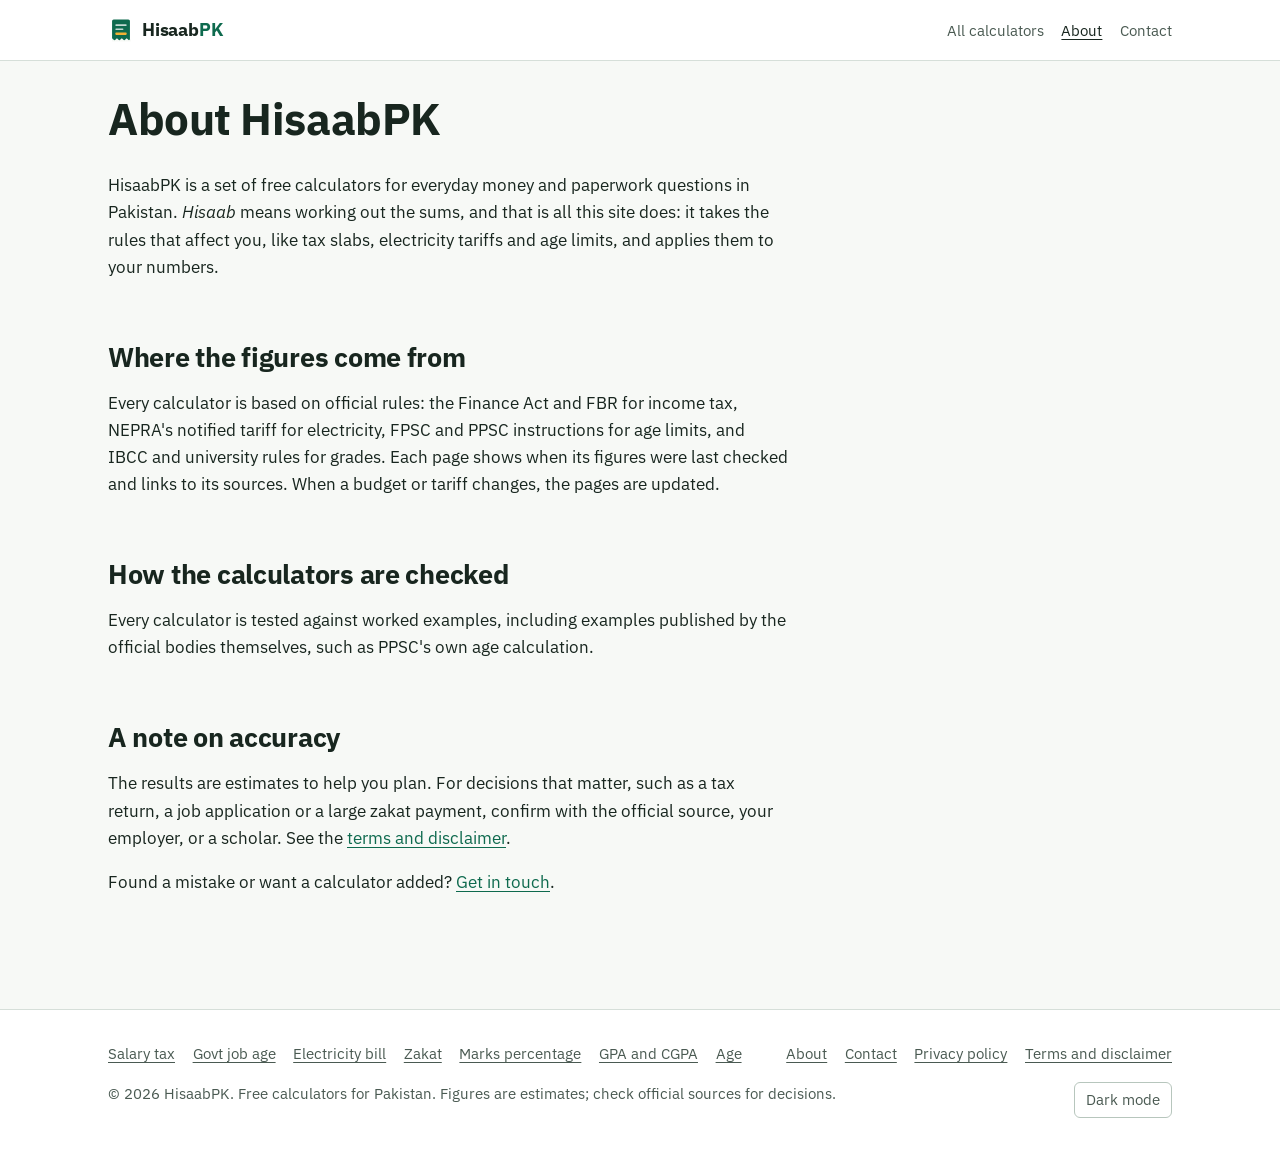
==== about/index.html @ 23deb242 "Rebuild as HisaabPK: Pakistan calculators site Replace the broken percentage/age/BMI pages with seve" ====
<!DOCTYPE html>
<html lang="en">
<head>
<meta charset="UTF-8">
<meta name="viewport" content="width=device-width, initial-scale=1">
<title>About HisaabPK</title>
<meta name="description" content="Who makes HisaabPK, where the figures come from, and how the calculators are checked.">
<link rel="canonical" href="https://hisaabpk.vercel.app/about/">
<meta name="robots" content="index, follow">
<meta name="theme-color" content="#f7f9f6" media="(prefers-color-scheme: light)">
<meta name="theme-color" content="#101814" media="(prefers-color-scheme: dark)">
<meta property="og:type" content="website">
<meta property="og:site_name" content="HisaabPK">
<meta property="og:title" content="About HisaabPK">
<meta property="og:description" content="Who makes HisaabPK, where the figures come from, and how the calculators are checked.">
<meta property="og:url" content="https://hisaabpk.vercel.app/about/">
<meta property="og:locale" content="en_PK">
<meta name="twitter:card" content="summary">
<link rel="icon" href="/favicon.svg" type="image/svg+xml">
<link rel="preconnect" href="https://fonts.googleapis.com">
<link rel="preconnect" href="https://fonts.gstatic.com" crossorigin>
<link rel="stylesheet" href="https://fonts.googleapis.com/css2?family=IBM+Plex+Sans:wght@400;600;700&display=swap">
<link rel="stylesheet" href="/assets/style.css?v=1">
<script>try{var t=localStorage.getItem('hpk-theme');if(t)document.documentElement.setAttribute('data-theme',t)}catch(e){}</script>
<script type="application/ld+json">{"@context": "https://schema.org", "@type": "WebPage", "name": "About HisaabPK", "url": "https://hisaabpk.vercel.app/about/"}</script>
</head>
<body>
<a class="skip-link" href="#main">Skip to content</a>
<header class="site-nav"><div class="wrap">
<a class="logo" href="/" aria-label="HisaabPK home"><svg viewBox="0 0 32 32" aria-hidden="true"><rect x="5" y="3" width="22" height="26" rx="2" fill="var(--green)"/><path d="M5 26l3 3 3-3 3 3 3-3 3 3 3-3 3 3 2-2v3H5z" fill="var(--paper)"/><rect x="9" y="9" width="14" height="2" rx="1" fill="#fff" opacity=".75"/><rect x="9" y="14" width="10" height="2" rx="1" fill="#fff" opacity=".75"/><rect x="9" y="19" width="14" height="3" rx="1" fill="var(--marigold)"/></svg><span>Hisaab<span class="pk">PK</span></span></a>
<nav class="nav-links" aria-label="Main"><a href="/">All calculators</a><a href="/about/" aria-current="page">About</a><a href="/contact/">Contact</a></nav>
</div></header>
<main id="main" class="page"><div class="wrap">
<div class="article">
<h1 style="margin-top:2rem">About HisaabPK</h1>

<p>HisaabPK is a set of free calculators for everyday money and paperwork questions in Pakistan. <em>Hisaab</em> means working out the sums, and that is all this site does: it takes the rules that affect you, like tax slabs, electricity tariffs and age limits, and applies them to your numbers.</p>
<h2>Where the figures come from</h2>
<p>Every calculator is based on official rules: the Finance Act and FBR for income tax, NEPRA's notified tariff for electricity, FPSC and PPSC instructions for age limits, and IBCC and university rules for grades. Each page shows when its figures were last checked and links to its sources. When a budget or tariff changes, the pages are updated.</p>
<h2>How the calculators are checked</h2>
<p>Every calculator is tested against worked examples, including examples published by the official bodies themselves, such as PPSC's own age calculation.</p>
<h2>A note on accuracy</h2>
<p>The results are estimates to help you plan. For decisions that matter, such as a tax return, a job application or a large zakat payment, confirm with the official source, your employer, or a scholar. See the <a href="/terms/">terms and disclaimer</a>.</p>
<p>Found a mistake or want a calculator added? <a href="/contact/">Get in touch</a>.</p>

</div>
</div></main>
<footer class="site-foot"><div class="wrap">
<nav aria-label="Calculators"><a href="/salary-tax-calculator/">Salary tax</a><a href="/govt-job-age-calculator/">Govt job age</a><a href="/electricity-bill-calculator/">Electricity bill</a><a href="/zakat-calculator/">Zakat</a><a href="/percentage-calculator/">Marks percentage</a><a href="/cgpa-calculator/">GPA and CGPA</a><a href="/age-calculator/">Age</a></nav>
<nav aria-label="Site"><a href="/about/">About</a><a href="/contact/">Contact</a><a href="/privacy-policy/">Privacy policy</a><a href="/terms/">Terms and disclaimer</a></nav>
<p style="margin:0;flex-basis:100%;display:flex;justify-content:space-between;gap:1rem;flex-wrap:wrap"><span>© 2026 HisaabPK. Free calculators for Pakistan. Figures are estimates; check official sources for decisions.</span><button type="button" class="theme-toggle" id="theme-toggle">Dark mode</button></p>
</div></footer>
<script src="/assets/common.js?v=1" defer></script>
</body>
</html>
---- assets/style.css ----
/* HisaabPK — shared styles
   Palette: paper, ink, bottle green, rule, marigold (used only for the result total) */
:root {
  --paper: #f7f9f6;
  --surface: #ffffff;
  --ink: #18261f;
  --ink-soft: #4a5a52;
  --green: #0e6a4e;
  --green-deep: #0a4f3a;
  --green-tint: #e4f1eb;
  --rule: #d6dfd9;
  --rule-strong: #b7c6bd;
  --marigold: #f2b134;
  --marigold-tint: #fdf0d2;
  --warn: #a8402d;
  --warn-tint: #fbe9e4;
  --ok: #1d7a45;
  --radius-s: 6px;
  --radius-m: 10px;
  --shadow: 0 1px 0 rgba(24, 38, 31, .06), 0 8px 24px -12px rgba(24, 38, 31, .25);
  --font: "IBM Plex Sans", system-ui, -apple-system, "Segoe UI", Roboto, sans-serif;
  --measure: 68ch;
  color-scheme: light;
}
@media (prefers-color-scheme: dark) {
  :root:not([data-theme="light"]) {
    --paper: #101814;
    --surface: #17221c;
    --ink: #e7efe9;
    --ink-soft: #a9b9b0;
    --green: #4cc392;
    --green-deep: #7ad6ae;
    --green-tint: #1b3329;
    --rule: #2a3a31;
    --rule-strong: #3c5045;
    --marigold: #f2b134;
    --marigold-tint: #3a3018;
    --warn: #f08a75;
    --warn-tint: #3a211b;
    --ok: #6fd39a;
    --shadow: 0 1px 0 rgba(0,0,0,.3), 0 10px 28px -14px rgba(0,0,0,.7);
    color-scheme: dark;
  }
}
:root[data-theme="dark"] {
  --paper: #101814; --surface: #17221c; --ink: #e7efe9; --ink-soft: #a9b9b0;
  --green: #4cc392; --green-deep: #7ad6ae; --green-tint: #1b3329; --rule: #2a3a31;
  --rule-strong: #3c5045; --marigold-tint: #3a3018; --warn: #f08a75; --warn-tint: #3a211b;
  --ok: #6fd39a; --shadow: 0 1px 0 rgba(0,0,0,.3), 0 10px 28px -14px rgba(0,0,0,.7);
  color-scheme: dark;
}

*, *::before, *::after { box-sizing: border-box; }
[hidden] { display: none !important; }
html { -webkit-text-size-adjust: 100%; }
body {
  margin: 0;
  background: var(--paper);
  color: var(--ink);
  font-family: var(--font);
  font-size: 1.0625rem;
  line-height: 1.6;
  font-variant-numeric: tabular-nums;
}
img, svg { max-width: 100%; }
a { color: var(--green); text-underline-offset: .18em; text-decoration-thickness: 1px; }
a:hover { color: var(--green-deep); text-decoration-thickness: 2px; }
:focus-visible { outline: 3px solid var(--marigold); outline-offset: 2px; border-radius: 3px; }
.skip-link { position: absolute; left: -9999px; top: 0; background: var(--surface); padding: .6rem 1rem; z-index: 10; }
.skip-link:focus { left: 1rem; top: 1rem; }

h1, h2, h3 { line-height: 1.2; letter-spacing: -.01em; margin: 0 0 .6em; }
h1 { font-size: clamp(1.9rem, 1.2rem + 2.6vw, 2.75rem); font-weight: 700; }
h2 { font-size: clamp(1.35rem, 1.1rem + .9vw, 1.7rem); font-weight: 700; margin-top: 2.2em; }
h3 { font-size: 1.15rem; font-weight: 600; margin-top: 1.6em; }
p { margin: 0 0 1em; }

.wrap { max-width: 1120px; margin: 0 auto; padding: 0 16px; }
@media (min-width: 720px) { .wrap { padding: 0 28px; } }

/* Nav */
.site-nav { border-bottom: 1px solid var(--rule); background: var(--surface); }
.site-nav .wrap { display: flex; align-items: center; justify-content: space-between; gap: 1rem; min-height: 60px; flex-wrap: wrap; }
.logo { display: inline-flex; align-items: center; gap: .5rem; text-decoration: none; color: var(--ink); font-weight: 700; font-size: 1.15rem; letter-spacing: -.01em; }
.logo:hover { color: var(--ink); }
.logo svg { width: 26px; height: 26px; flex: none; }
.logo .pk { color: var(--green); }
.nav-links { display: flex; gap: 1.1rem; flex-wrap: wrap; font-size: .95rem; }
.nav-links a { color: var(--ink-soft); text-decoration: none; padding: .35rem 0; }
.nav-links a:hover, .nav-links a[aria-current="page"] { color: var(--ink); text-decoration: underline; }

/* Breadcrumb */
.crumbs { font-size: .9rem; color: var(--ink-soft); margin: 1.4rem 0 .4rem; }
.crumbs a { color: var(--ink-soft); }

/* Tool page header */
.tool-head { max-width: var(--measure); margin-bottom: 1.6rem; }
.tool-head .lede { font-size: 1.15rem; color: var(--ink-soft); }
.checked { display: inline-flex; align-items: center; gap: .45rem; font-size: .9rem; color: var(--ink-soft); background: var(--green-tint); padding: .25rem .65rem; border-radius: 999px; }
.checked::before { content: ""; width: .5rem; height: .5rem; border-radius: 50%; background: var(--green); }

/* Calculator layout: inputs + slip */
.calc { display: grid; gap: 1.5rem; align-items: start; margin-bottom: 2.5rem; }
@media (min-width: 880px) { .calc { grid-template-columns: minmax(0, 1fr) minmax(0, 26rem); gap: 2.5rem; } }
.panel { background: var(--surface); border: 1px solid var(--rule); border-radius: var(--radius-m); padding: 1.25rem; }
@media (min-width: 720px) { .panel { padding: 1.75rem; } }
.panel > :last-child { margin-bottom: 0; }

.field { margin-bottom: 1.15rem; }
.field > label, .field > .label { display: block; font-weight: 600; margin-bottom: .35rem; }
.hint { display: block; font-size: .9rem; color: var(--ink-soft); margin-top: .3rem; }
.row2 { display: grid; gap: 0 1rem; grid-template-columns: 1fr; }
@media (min-width: 520px) { .row2 { grid-template-columns: 1fr 1fr; } }
.row3 { display: grid; gap: 0 .75rem; grid-template-columns: repeat(3, 1fr); }

input[type="number"], input[type="date"], input[type="text"], select {
  width: 100%; font: inherit; color: var(--ink); background: var(--paper);
  border: 1px solid var(--rule-strong); border-radius: var(--radius-s);
  padding: .65rem .75rem; min-height: 48px;
}
input:focus, select:focus { border-color: var(--green); outline: 2px solid var(--green); outline-offset: 0; }
.money { position: relative; }
.money > span { position: absolute; left: .75rem; top: 50%; transform: translateY(-50%); color: var(--ink-soft); pointer-events: none; }
.money > input { padding-left: 2.6rem; }

.seg { display: inline-flex; flex-wrap: wrap; border: 1px solid var(--rule-strong); border-radius: var(--radius-s); overflow: hidden; }
.seg label { position: relative; }
.seg input { position: absolute; opacity: 0; inset: 0; margin: 0; cursor: pointer; }
.seg span { display: block; padding: .55rem .9rem; min-height: 44px; line-height: 1.7; cursor: pointer; border-right: 1px solid var(--rule); }
.seg label:last-child span { border-right: 0; }
.seg input:checked + span { background: var(--green); color: #fff; }
:root[data-theme="dark"] .seg input:checked + span { color: #0c1a14; }
@media (prefers-color-scheme: dark) { :root:not([data-theme="light"]) .seg input:checked + span { color: #0c1a14; } }
.seg input:focus-visible + span { outline: 3px solid var(--marigold); outline-offset: -3px; }

.check { display: flex; gap: .6rem; align-items: flex-start; margin: .5rem 0; cursor: pointer; }
.check input { width: 1.2rem; height: 1.2rem; margin-top: .2rem; accent-color: var(--green); flex: none; }

button, .btn {
  font: inherit; font-weight: 600; cursor: pointer; border-radius: var(--radius-s);
  border: 1px solid var(--green); background: var(--green); color: #fff;
  padding: .6rem 1rem; min-height: 44px; text-decoration: none; display: inline-flex; align-items: center; gap: .4rem;
}
button:hover, .btn:hover { background: var(--green-deep); border-color: var(--green-deep); color: #fff; }
button.ghost { background: transparent; color: var(--green); }
button.ghost:hover { background: var(--green-tint); color: var(--green-deep); }
button.link { background: none; border: 0; color: var(--ink-soft); padding: .3rem; min-height: 0; font-weight: 400; text-decoration: underline; }

/* The slip: the result, printed like a bill */
.slip {
  position: relative; background: var(--surface); border: 1px solid var(--rule);
  border-radius: 4px; padding: 1.4rem 1.25rem 1.5rem; box-shadow: var(--shadow);
}
@media (min-width: 880px) { .slip { position: sticky; top: 1.25rem; } }
.slip::before {
  content: ""; position: absolute; left: 0; right: 0; top: -7px; height: 8px;
  background: radial-gradient(circle at 6px 0, transparent 5px, var(--surface) 5.5px) -6px 0 / 12px 8px repeat-x;
}
.slip-title { font-size: .95rem; font-weight: 600; color: var(--ink-soft); margin: 0 0 .9rem; padding-bottom: .7rem; border-bottom: 1px dashed var(--rule-strong); }
.lines { list-style: none; margin: 0; padding: 0; }
.lines li { display: flex; align-items: baseline; gap: .4rem; padding: .3rem 0; font-size: .98rem; }
.lines li .k { color: var(--ink-soft); flex: 0 1 auto; }
.lines li .dots { flex: 1; border-bottom: 1px dotted var(--rule-strong); transform: translateY(-.3em); min-width: 1rem; }
.lines li .v { font-weight: 600; text-align: right; flex: 0 1 auto; min-width: 0; }
.lines li.sub .k { padding-left: .9rem; font-size: .93rem; }
.lines li.minus .v { color: var(--ok); }
.total { margin-top: .9rem; padding-top: .9rem; border-top: 2px solid var(--ink); }
.total .k { font-weight: 600; display: block; margin-bottom: .1rem; }
.total .v {
  display: inline; font-size: clamp(1.9rem, 1.4rem + 1.8vw, 2.4rem); font-weight: 700; letter-spacing: -.02em; line-height: 1.25;
  background: linear-gradient(transparent 62%, var(--marigold) 62%, var(--marigold) 92%, transparent 92%);
  -webkit-box-decoration-break: clone; box-decoration-break: clone;
}
.total .note { display: block; margin-top: .45rem; color: var(--ink-soft); font-size: .95rem; }
.verdict { margin-top: .9rem; padding: .7rem .85rem; border-radius: var(--radius-s); font-weight: 600; }
.verdict.yes { background: var(--green-tint); color: var(--ok); }
.verdict.no { background: var(--warn-tint); color: var(--warn); }
.slip .empty { color: var(--ink-soft); margin: 0; }
.slip-foot { margin: 1rem 0 0; font-size: .88rem; color: var(--ink-soft); }
.alert { background: var(--warn-tint); color: var(--warn); border-radius: var(--radius-s); padding: .65rem .8rem; font-size: .95rem; margin: .8rem 0 0; }
.alert[hidden] { display: none; }

/* Article content below the calculator */
.article { max-width: var(--measure); }
.article ul, .article ol { padding-left: 1.3rem; margin: 0 0 1em; }
.article li { margin-bottom: .35em; }
.table-wrap { overflow-x: auto; margin: 0 0 1.4em; border: 1px solid var(--rule); border-radius: var(--radius-s); background: var(--surface); }
table { border-collapse: collapse; width: 100%; font-size: .96rem; }
th, td { text-align: left; padding: .55rem .8rem; border-bottom: 1px solid var(--rule); vertical-align: top; }
th { font-weight: 600; background: var(--green-tint); }
tr:last-child td { border-bottom: 0; }
td.n, th.n { text-align: right; white-space: nowrap; }
.example { border-left: 3px solid var(--green); padding: .2rem 0 .2rem 1rem; margin: 0 0 1.2em; }
details { border-bottom: 1px solid var(--rule); padding: .2rem 0; }
details:first-of-type { border-top: 1px solid var(--rule); }
summary { cursor: pointer; font-weight: 600; padding: .75rem 0; list-style: none; display: flex; justify-content: space-between; gap: 1rem; }
summary::-webkit-details-marker { display: none; }
summary::after { content: "+"; font-weight: 400; font-size: 1.3rem; line-height: 1; color: var(--green); }
details[open] summary::after { content: "\2212"; }
details > div { padding: 0 0 .9rem; }
.sources { font-size: .93rem; color: var(--ink-soft); }
.related { margin: 2.5rem 0 0; padding-top: 1.5rem; border-top: 1px solid var(--rule); }

/* Course rows (CGPA) */
.courses { width: 100%; }
.course { display: grid; grid-template-columns: minmax(0, 2fr) minmax(4.5rem, 1fr) minmax(5.5rem, 1.2fr) auto; gap: .5rem; align-items: end; margin-bottom: .6rem; }
.course label { font-size: .85rem; color: var(--ink-soft); display: block; margin-bottom: .2rem; }
.course .rm { min-height: 48px; padding: 0 .7rem; }
@media (max-width: 480px) { .course { grid-template-columns: minmax(0, 1fr) minmax(0, 1fr) auto; } .course .cname { grid-column: 1 / -1; } }

/* Home */
.home-hero { padding: 2.5rem 0 1.5rem; display: grid; gap: 2rem; align-items: center; }
@media (min-width: 880px) { .home-hero { grid-template-columns: 1.1fr 1fr; padding: 4rem 0 3rem; gap: 3.5rem; } }
.home-hero h1 { font-size: clamp(2.1rem, 1.3rem + 3.2vw, 3.4rem); letter-spacing: -.025em; max-width: 14ch; }
.home-hero .lede { font-size: 1.15rem; color: var(--ink-soft); max-width: 40ch; }
.quick-calc .money input { font-size: 1.35rem; font-weight: 600; min-height: 56px; }
.quick-calc .slip { position: static; }

.index { list-style: none; margin: 0 0 3rem; padding: 0; border-top: 2px solid var(--ink); }
.index li { border-bottom: 1px solid var(--rule); }
.index a { display: grid; grid-template-columns: 1fr; gap: .15rem 2rem; padding: 1.1rem .25rem; text-decoration: none; color: var(--ink); }
@media (min-width: 720px) { .index a { grid-template-columns: minmax(12rem, 1fr) 2fr auto; align-items: baseline; } }
.index a:hover { background: var(--green-tint); }
.index .name { font-weight: 700; font-size: 1.1rem; }
.index .q { color: var(--ink-soft); }
.index .when { font-size: .88rem; color: var(--ink-soft); white-space: nowrap; }

.page { padding-bottom: 3rem; }
.page .article { margin-top: 1rem; }

/* Footer */
.site-foot { border-top: 1px solid var(--rule); background: var(--surface); padding: 2rem 0; font-size: .93rem; color: var(--ink-soft); margin-top: 3rem; }
.site-foot .wrap { display: flex; flex-wrap: wrap; gap: 1rem 2rem; justify-content: space-between; }
.site-foot nav { display: flex; flex-wrap: wrap; gap: .4rem 1.1rem; }
.site-foot a { color: var(--ink-soft); }
.theme-toggle { background: none; border: 1px solid var(--rule-strong); color: var(--ink-soft); font-weight: 400; min-height: 36px; padding: .2rem .7rem; }
.theme-toggle:hover { background: var(--green-tint); color: var(--ink); border-color: var(--rule-strong); }

@media print {
  .site-nav, .site-foot, .article, .related, .crumbs, .panel { display: none; }
  .calc { display: block; }
  .slip { box-shadow: none; position: static; }
}
@media (prefers-reduced-motion: reduce) { * { scroll-behavior: auto !important; transition: none !important; } }
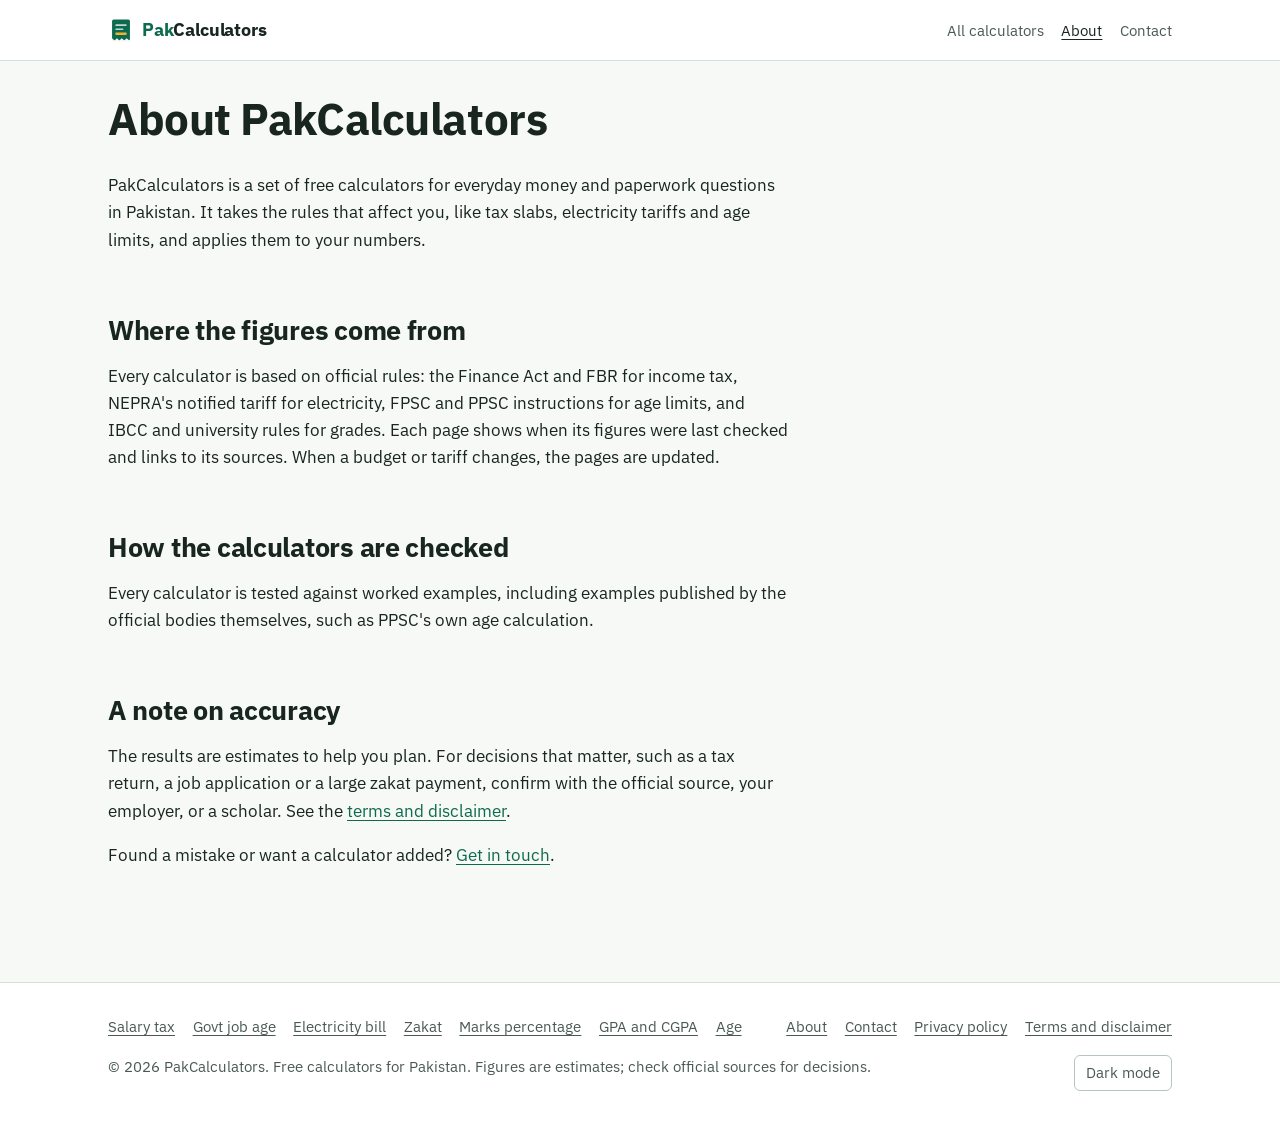
==== commit 53396929: "Rename site to PakCalculators Change the site name, logo and page titles from HisaabPK to PakCalcula" ====
--- a/about/index.html
+++ b/about/index.html
@@ -3,17 +3,17 @@
 <head>
 <meta charset="UTF-8">
 <meta name="viewport" content="width=device-width, initial-scale=1">
-<title>About HisaabPK</title>
-<meta name="description" content="Who makes HisaabPK, where the figures come from, and how the calculators are checked.">
-<link rel="canonical" href="https://hisaabpk.vercel.app/about/">
+<title>About PakCalculators</title>
+<meta name="description" content="Who makes PakCalculators, where the figures come from, and how the calculators are checked.">
+<link rel="canonical" href="https://pakcalculators.vercel.app/about/">
 <meta name="robots" content="index, follow">
 <meta name="theme-color" content="#f7f9f6" media="(prefers-color-scheme: light)">
 <meta name="theme-color" content="#101814" media="(prefers-color-scheme: dark)">
 <meta property="og:type" content="website">
-<meta property="og:site_name" content="HisaabPK">
-<meta property="og:title" content="About HisaabPK">
-<meta property="og:description" content="Who makes HisaabPK, where the figures come from, and how the calculators are checked.">
-<meta property="og:url" content="https://hisaabpk.vercel.app/about/">
+<meta property="og:site_name" content="PakCalculators">
+<meta property="og:title" content="About PakCalculators">
+<meta property="og:description" content="Who makes PakCalculators, where the figures come from, and how the calculators are checked.">
+<meta property="og:url" content="https://pakcalculators.vercel.app/about/">
 <meta property="og:locale" content="en_PK">
 <meta name="twitter:card" content="summary">
 <link rel="icon" href="/favicon.svg" type="image/svg+xml">
@@ -22,19 +22,19 @@
 <link rel="stylesheet" href="https://fonts.googleapis.com/css2?family=IBM+Plex+Sans:wght@400;600;700&display=swap">
 <link rel="stylesheet" href="/assets/style.css?v=1">
 <script>try{var t=localStorage.getItem('hpk-theme');if(t)document.documentElement.setAttribute('data-theme',t)}catch(e){}</script>
-<script type="application/ld+json">{"@context": "https://schema.org", "@type": "WebPage", "name": "About HisaabPK", "url": "https://hisaabpk.vercel.app/about/"}</script>
+<script type="application/ld+json">{"@context": "https://schema.org", "@type": "WebPage", "name": "About PakCalculators", "url": "https://pakcalculators.vercel.app/about/"}</script>
 </head>
 <body>
 <a class="skip-link" href="#main">Skip to content</a>
 <header class="site-nav"><div class="wrap">
-<a class="logo" href="/" aria-label="HisaabPK home"><svg viewBox="0 0 32 32" aria-hidden="true"><rect x="5" y="3" width="22" height="26" rx="2" fill="var(--green)"/><path d="M5 26l3 3 3-3 3 3 3-3 3 3 3-3 3 3 2-2v3H5z" fill="var(--paper)"/><rect x="9" y="9" width="14" height="2" rx="1" fill="#fff" opacity=".75"/><rect x="9" y="14" width="10" height="2" rx="1" fill="#fff" opacity=".75"/><rect x="9" y="19" width="14" height="3" rx="1" fill="var(--marigold)"/></svg><span>Hisaab<span class="pk">PK</span></span></a>
+<a class="logo" href="/" aria-label="PakCalculators home"><svg viewBox="0 0 32 32" aria-hidden="true"><rect x="5" y="3" width="22" height="26" rx="2" fill="var(--green)"/><path d="M5 26l3 3 3-3 3 3 3-3 3 3 3-3 3 3 2-2v3H5z" fill="var(--paper)"/><rect x="9" y="9" width="14" height="2" rx="1" fill="#fff" opacity=".75"/><rect x="9" y="14" width="10" height="2" rx="1" fill="#fff" opacity=".75"/><rect x="9" y="19" width="14" height="3" rx="1" fill="var(--marigold)"/></svg><span><span class="pk">Pak</span>Calculators</span></a>
 <nav class="nav-links" aria-label="Main"><a href="/">All calculators</a><a href="/about/" aria-current="page">About</a><a href="/contact/">Contact</a></nav>
 </div></header>
 <main id="main" class="page"><div class="wrap">
 <div class="article">
-<h1 style="margin-top:2rem">About HisaabPK</h1>
+<h1 style="margin-top:2rem">About PakCalculators</h1>
 
-<p>HisaabPK is a set of free calculators for everyday money and paperwork questions in Pakistan. <em>Hisaab</em> means working out the sums, and that is all this site does: it takes the rules that affect you, like tax slabs, electricity tariffs and age limits, and applies them to your numbers.</p>
+<p>PakCalculators is a set of free calculators for everyday money and paperwork questions in Pakistan. It takes the rules that affect you, like tax slabs, electricity tariffs and age limits, and applies them to your numbers.</p>
 <h2>Where the figures come from</h2>
 <p>Every calculator is based on official rules: the Finance Act and FBR for income tax, NEPRA's notified tariff for electricity, FPSC and PPSC instructions for age limits, and IBCC and university rules for grades. Each page shows when its figures were last checked and links to its sources. When a budget or tariff changes, the pages are updated.</p>
 <h2>How the calculators are checked</h2>
@@ -48,7 +48,7 @@
 <footer class="site-foot"><div class="wrap">
 <nav aria-label="Calculators"><a href="/salary-tax-calculator/">Salary tax</a><a href="/govt-job-age-calculator/">Govt job age</a><a href="/electricity-bill-calculator/">Electricity bill</a><a href="/zakat-calculator/">Zakat</a><a href="/percentage-calculator/">Marks percentage</a><a href="/cgpa-calculator/">GPA and CGPA</a><a href="/age-calculator/">Age</a></nav>
 <nav aria-label="Site"><a href="/about/">About</a><a href="/contact/">Contact</a><a href="/privacy-policy/">Privacy policy</a><a href="/terms/">Terms and disclaimer</a></nav>
-<p style="margin:0;flex-basis:100%;display:flex;justify-content:space-between;gap:1rem;flex-wrap:wrap"><span>© 2026 HisaabPK. Free calculators for Pakistan. Figures are estimates; check official sources for decisions.</span><button type="button" class="theme-toggle" id="theme-toggle">Dark mode</button></p>
+<p style="margin:0;flex-basis:100%;display:flex;justify-content:space-between;gap:1rem;flex-wrap:wrap"><span>© 2026 PakCalculators. Free calculators for Pakistan. Figures are estimates; check official sources for decisions.</span><button type="button" class="theme-toggle" id="theme-toggle">Dark mode</button></p>
 </div></footer>
 <script src="/assets/common.js?v=1" defer></script>
 </body>
--- a/assets/style.css
+++ b/assets/style.css
@@ -1,4 +1,4 @@
-/* HisaabPK — shared styles
+/* PakCalculators — shared styles
    Palette: paper, ink, bottle green, rule, marigold (used only for the result total) */
 :root {
   --paper: #f7f9f6;
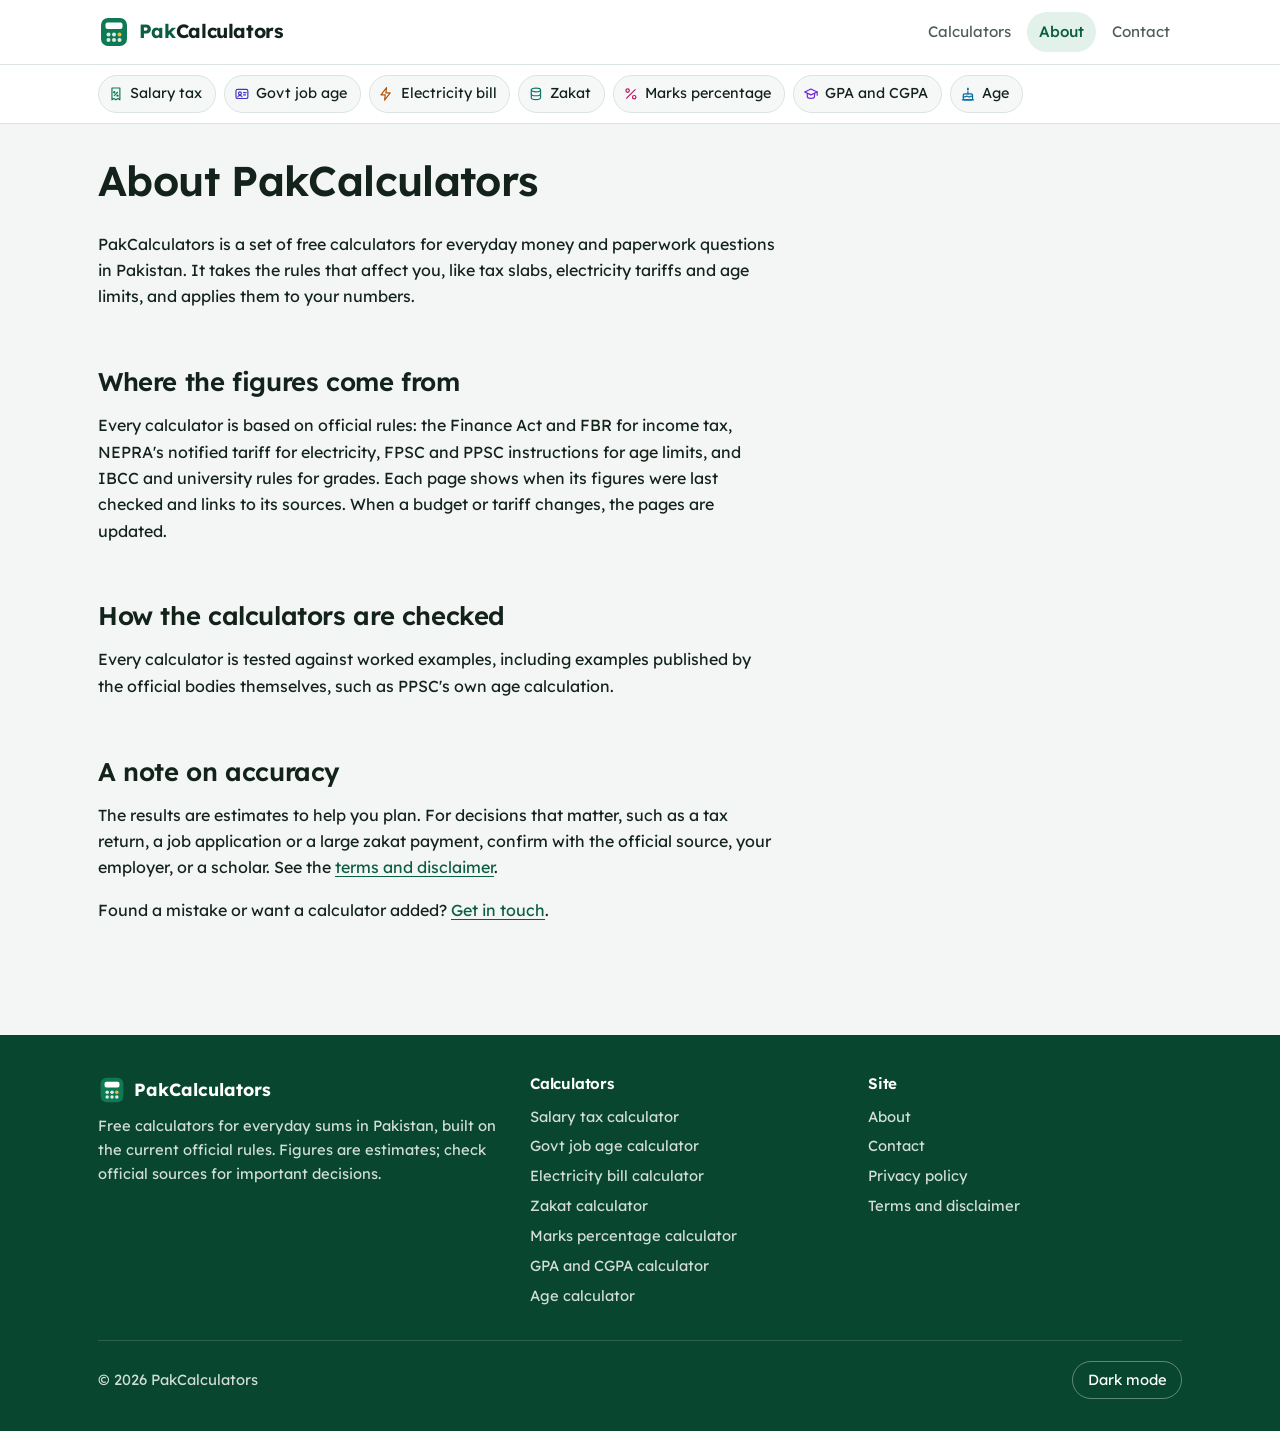
==== commit 62ae1264: "Redesign the site for a brighter, easier layout Give each calculator its own colour and icon, add a " ====
--- a/about/index.html
+++ b/about/index.html
@@ -7,8 +7,8 @@
 <meta name="description" content="Who makes PakCalculators, where the figures come from, and how the calculators are checked.">
 <link rel="canonical" href="https://pakcalculators.vercel.app/about/">
 <meta name="robots" content="index, follow">
-<meta name="theme-color" content="#f7f9f6" media="(prefers-color-scheme: light)">
-<meta name="theme-color" content="#101814" media="(prefers-color-scheme: dark)">
+<meta name="theme-color" content="#ffffff" media="(prefers-color-scheme: light)">
+<meta name="theme-color" content="#16221c" media="(prefers-color-scheme: dark)">
 <meta property="og:type" content="website">
 <meta property="og:site_name" content="PakCalculators">
 <meta property="og:title" content="About PakCalculators">
@@ -19,20 +19,20 @@
 <link rel="icon" href="/favicon.svg" type="image/svg+xml">
 <link rel="preconnect" href="https://fonts.googleapis.com">
 <link rel="preconnect" href="https://fonts.gstatic.com" crossorigin>
-<link rel="stylesheet" href="https://fonts.googleapis.com/css2?family=IBM+Plex+Sans:wght@400;600;700&display=swap">
-<link rel="stylesheet" href="/assets/style.css?v=1">
+<link rel="stylesheet" href="https://fonts.googleapis.com/css2?family=Lexend:wght@400;500;600;700&display=swap">
+<link rel="stylesheet" href="/assets/style.css?v=2">
 <script>try{var t=localStorage.getItem('hpk-theme');if(t)document.documentElement.setAttribute('data-theme',t)}catch(e){}</script>
 <script type="application/ld+json">{"@context": "https://schema.org", "@type": "WebPage", "name": "About PakCalculators", "url": "https://pakcalculators.vercel.app/about/"}</script>
 </head>
 <body>
 <a class="skip-link" href="#main">Skip to content</a>
-<header class="site-nav"><div class="wrap">
-<a class="logo" href="/" aria-label="PakCalculators home"><svg viewBox="0 0 32 32" aria-hidden="true"><rect x="5" y="3" width="22" height="26" rx="2" fill="var(--green)"/><path d="M5 26l3 3 3-3 3 3 3-3 3 3 3-3 3 3 2-2v3H5z" fill="var(--paper)"/><rect x="9" y="9" width="14" height="2" rx="1" fill="#fff" opacity=".75"/><rect x="9" y="14" width="10" height="2" rx="1" fill="#fff" opacity=".75"/><rect x="9" y="19" width="14" height="3" rx="1" fill="var(--marigold)"/></svg><span><span class="pk">Pak</span>Calculators</span></a>
-<nav class="nav-links" aria-label="Main"><a href="/">All calculators</a><a href="/about/" aria-current="page">About</a><a href="/contact/">Contact</a></nav>
-</div></header>
-<main id="main" class="page"><div class="wrap">
+<header class="site-nav"><div class="wrap bar">
+<a class="logo" href="/" aria-label="PakCalculators home"><svg viewBox="0 0 32 32" aria-hidden="true"><rect x="3" y="2" width="26" height="28" rx="7" fill="#0e7a55"/><rect x="7.5" y="6.5" width="17" height="6.5" rx="2" fill="#fff"/><circle cx="10.5" cy="18.5" r="2" fill="#fff" opacity=".85"/><circle cx="16" cy="18.5" r="2" fill="#fff" opacity=".85"/><circle cx="21.5" cy="18.5" r="2" fill="#f5b82e"/><circle cx="10.5" cy="24" r="2" fill="#fff" opacity=".85"/><circle cx="16" cy="24" r="2" fill="#fff" opacity=".85"/><circle cx="21.5" cy="24" r="2" fill="#fff" opacity=".85"/></svg><span><span class="pk">Pak</span>Calculators</span></a>
+<nav class="nav-links" aria-label="Main"><a href="/" class="">Calculators</a><a href="/about/" class="hide-s" aria-current="page">About</a><a href="/contact/" class="hide-xs">Contact</a></nav>
+</div><nav class="chips" aria-label="Calculators"><div class="wrap"><a class="chip" data-tool="tax" href="/salary-tax-calculator/"><svg class="ico" viewBox="0 0 24 24" aria-hidden="true"><path d="M6 3h12v18l-3-2-3 2-3-2-3 2z"/><path d="M9.5 14.5l5-5"/><circle cx="9.5" cy="9.5" r=".9"/><circle cx="14.5" cy="14.5" r=".9"/></svg>Salary tax</a><a class="chip" data-tool="age-job" href="/govt-job-age-calculator/"><svg class="ico" viewBox="0 0 24 24" aria-hidden="true"><rect x="3" y="5" width="18" height="14" rx="2.5"/><circle cx="9" cy="11" r="2.2"/><path d="M5.8 16.5c.6-1.5 1.8-2.3 3.2-2.3s2.6.8 3.2 2.3"/><path d="M14.5 10h4M14.5 13.5h3"/></svg>Govt job age</a><a class="chip" data-tool="power" href="/electricity-bill-calculator/"><svg class="ico" viewBox="0 0 24 24" aria-hidden="true"><path d="M13 2.5L4.5 13.5H11l-1 8 8.5-11H12z"/></svg>Electricity bill</a><a class="chip" data-tool="zakat" href="/zakat-calculator/"><svg class="ico" viewBox="0 0 24 24" aria-hidden="true"><ellipse cx="12" cy="6" rx="7" ry="2.8"/><path d="M5 6v6c0 1.6 3.1 2.8 7 2.8s7-1.2 7-2.8V6"/><path d="M5 12v6c0 1.6 3.1 2.8 7 2.8s7-1.2 7-2.8v-6"/></svg>Zakat</a><a class="chip" data-tool="marks" href="/percentage-calculator/"><svg class="ico" viewBox="0 0 24 24" aria-hidden="true"><path d="M18.5 5.5l-13 13"/><circle cx="7" cy="7" r="2.6"/><circle cx="17" cy="17" r="2.6"/></svg>Marks percentage</a><a class="chip" data-tool="gpa" href="/cgpa-calculator/"><svg class="ico" viewBox="0 0 24 24" aria-hidden="true"><path d="M2.5 9L12 4.5 21.5 9 12 13.5z"/><path d="M6.5 11v4.8c0 1.4 2.5 2.9 5.5 2.9s5.5-1.5 5.5-2.9V11"/><path d="M21.5 9v5"/></svg>GPA and CGPA</a><a class="chip" data-tool="age" href="/age-calculator/"><svg class="ico" viewBox="0 0 24 24" aria-hidden="true"><path d="M3.5 21h17"/><rect x="5" y="12" width="14" height="9" rx="1.8"/><path d="M5 16c1.2.9 2.3.9 3.5 0s2.3-.9 3.5 0 2.3.9 3.5 0 2.3-.9 3.5 0"/><path d="M12 12V8.5"/><path d="M12 6c.9-.8.9-1.8 0-2.8-.9 1-.9 2 0 2.8z"/></svg>Age</a></div></nav></header>
+<main id="main" class="page page-plain"><div class="wrap">
 <div class="article">
-<h1 style="margin-top:2rem">About PakCalculators</h1>
+<h1>About PakCalculators</h1>
 
 <p>PakCalculators is a set of free calculators for everyday money and paperwork questions in Pakistan. It takes the rules that affect you, like tax slabs, electricity tariffs and age limits, and applies them to your numbers.</p>
 <h2>Where the figures come from</h2>
@@ -46,10 +46,13 @@
 </div>
 </div></main>
 <footer class="site-foot"><div class="wrap">
-<nav aria-label="Calculators"><a href="/salary-tax-calculator/">Salary tax</a><a href="/govt-job-age-calculator/">Govt job age</a><a href="/electricity-bill-calculator/">Electricity bill</a><a href="/zakat-calculator/">Zakat</a><a href="/percentage-calculator/">Marks percentage</a><a href="/cgpa-calculator/">GPA and CGPA</a><a href="/age-calculator/">Age</a></nav>
-<nav aria-label="Site"><a href="/about/">About</a><a href="/contact/">Contact</a><a href="/privacy-policy/">Privacy policy</a><a href="/terms/">Terms and disclaimer</a></nav>
-<p style="margin:0;flex-basis:100%;display:flex;justify-content:space-between;gap:1rem;flex-wrap:wrap"><span>© 2026 PakCalculators. Free calculators for Pakistan. Figures are estimates; check official sources for decisions.</span><button type="button" class="theme-toggle" id="theme-toggle">Dark mode</button></p>
+<div class="cols">
+<div><span class="brand"><svg viewBox="0 0 32 32" aria-hidden="true"><rect x="3" y="2" width="26" height="28" rx="7" fill="#0e7a55"/><rect x="7.5" y="6.5" width="17" height="6.5" rx="2" fill="#fff"/><circle cx="10.5" cy="18.5" r="2" fill="#fff" opacity=".85"/><circle cx="16" cy="18.5" r="2" fill="#fff" opacity=".85"/><circle cx="21.5" cy="18.5" r="2" fill="#f5b82e"/><circle cx="10.5" cy="24" r="2" fill="#fff" opacity=".85"/><circle cx="16" cy="24" r="2" fill="#fff" opacity=".85"/><circle cx="21.5" cy="24" r="2" fill="#fff" opacity=".85"/></svg>PakCalculators</span><p>Free calculators for everyday sums in Pakistan, built on the current official rules. Figures are estimates; check official sources for important decisions.</p></div>
+<nav aria-label="Calculators"><h2>Calculators</h2><ul><li><a href="/salary-tax-calculator/">Salary tax calculator</a></li><li><a href="/govt-job-age-calculator/">Govt job age calculator</a></li><li><a href="/electricity-bill-calculator/">Electricity bill calculator</a></li><li><a href="/zakat-calculator/">Zakat calculator</a></li><li><a href="/percentage-calculator/">Marks percentage calculator</a></li><li><a href="/cgpa-calculator/">GPA and CGPA calculator</a></li><li><a href="/age-calculator/">Age calculator</a></li></ul></nav>
+<nav aria-label="Site"><h2>Site</h2><ul><li><a href="/about/">About</a></li><li><a href="/contact/">Contact</a></li><li><a href="/privacy-policy/">Privacy policy</a></li><li><a href="/terms/">Terms and disclaimer</a></li></ul></nav>
+</div>
+<div class="legal"><p>© 2026 PakCalculators</p><button type="button" class="theme-toggle" id="theme-toggle">Dark mode</button></div>
 </div></footer>
-<script src="/assets/common.js?v=1" defer></script>
+<script src="/assets/common.js?v=2" defer></script>
 </body>
 </html>
--- a/assets/style.css
+++ b/assets/style.css
@@ -1,244 +1,353 @@
 /* PakCalculators — shared styles
-   Palette: paper, ink, bottle green, rule, marigold (used only for the result total) */
+   Base: deep green brand, cool off-white page. Each calculator has its own accent colour (set by data-tool). */
 :root {
-  --paper: #f7f9f6;
+  --page: #f3f6f4;
   --surface: #ffffff;
-  --ink: #18261f;
-  --ink-soft: #4a5a52;
-  --green: #0e6a4e;
-  --green-deep: #0a4f3a;
-  --green-tint: #e4f1eb;
-  --rule: #d6dfd9;
-  --rule-strong: #b7c6bd;
-  --marigold: #f2b134;
-  --marigold-tint: #fdf0d2;
-  --warn: #a8402d;
-  --warn-tint: #fbe9e4;
-  --ok: #1d7a45;
-  --radius-s: 6px;
-  --radius-m: 10px;
-  --shadow: 0 1px 0 rgba(24, 38, 31, .06), 0 8px 24px -12px rgba(24, 38, 31, .25);
-  --font: "IBM Plex Sans", system-ui, -apple-system, "Segoe UI", Roboto, sans-serif;
+  --sunk: #f6f8f7;
+  --ink: #13231b;
+  --ink-soft: #4d5e55;
+  --brand: #0b5d43;
+  --brand-deep: #08462f;
+  --brand-tint: #e2f1ea;
+  --rule: #dbe4df;
+  --rule-strong: #b9c8c0;
+  --star: #f5b82e;
+  --warn: #b42318;
+  --warn-tint: #fdecea;
+  --ok: #157347;
+  --ok-tint: #e3f4ea;
+  --accent: var(--brand);
+  --accent-ink: #ffffff;
+  --accent-tint: var(--brand-tint);
+  --r-s: 10px;
+  --r-m: 14px;
+  --r-l: 20px;
+  --shadow: 0 1px 2px rgba(19, 35, 27, .06), 0 6px 20px -8px rgba(19, 35, 27, .18);
+  --shadow-lift: 0 2px 4px rgba(19, 35, 27, .06), 0 14px 32px -12px rgba(19, 35, 27, .28);
+  --font: "Lexend", system-ui, -apple-system, "Segoe UI", Roboto, sans-serif;
   --measure: 68ch;
   color-scheme: light;
 }
 @media (prefers-color-scheme: dark) {
   :root:not([data-theme="light"]) {
-    --paper: #101814;
-    --surface: #17221c;
-    --ink: #e7efe9;
-    --ink-soft: #a9b9b0;
-    --green: #4cc392;
-    --green-deep: #7ad6ae;
-    --green-tint: #1b3329;
-    --rule: #2a3a31;
-    --rule-strong: #3c5045;
-    --marigold: #f2b134;
-    --marigold-tint: #3a3018;
-    --warn: #f08a75;
-    --warn-tint: #3a211b;
-    --ok: #6fd39a;
-    --shadow: 0 1px 0 rgba(0,0,0,.3), 0 10px 28px -14px rgba(0,0,0,.7);
+    --page: #0e1713; --surface: #16221c; --sunk: #111b16; --ink: #e8f0eb; --ink-soft: #a6b6ad;
+    --brand: #3fbf8a; --brand-deep: #7dd8b0; --brand-tint: #17342a; --rule: #26362e; --rule-strong: #3a4d43;
+    --warn: #ff8f80; --warn-tint: #3b1e1a; --ok: #6fd39a; --ok-tint: #173528; --accent-ink: #0b1510;
+    --shadow: 0 1px 2px rgba(0,0,0,.4), 0 8px 24px -10px rgba(0,0,0,.7);
+    --shadow-lift: 0 2px 4px rgba(0,0,0,.4), 0 16px 34px -12px rgba(0,0,0,.8);
     color-scheme: dark;
   }
 }
 :root[data-theme="dark"] {
-  --paper: #101814; --surface: #17221c; --ink: #e7efe9; --ink-soft: #a9b9b0;
-  --green: #4cc392; --green-deep: #7ad6ae; --green-tint: #1b3329; --rule: #2a3a31;
-  --rule-strong: #3c5045; --marigold-tint: #3a3018; --warn: #f08a75; --warn-tint: #3a211b;
-  --ok: #6fd39a; --shadow: 0 1px 0 rgba(0,0,0,.3), 0 10px 28px -14px rgba(0,0,0,.7);
+  --page: #0e1713; --surface: #16221c; --sunk: #111b16; --ink: #e8f0eb; --ink-soft: #a6b6ad;
+  --brand: #3fbf8a; --brand-deep: #7dd8b0; --brand-tint: #17342a; --rule: #26362e; --rule-strong: #3a4d43;
+  --warn: #ff8f80; --warn-tint: #3b1e1a; --ok: #6fd39a; --ok-tint: #173528; --accent-ink: #0b1510;
+  --shadow: 0 1px 2px rgba(0,0,0,.4), 0 8px 24px -10px rgba(0,0,0,.7);
+  --shadow-lift: 0 2px 4px rgba(0,0,0,.4), 0 16px 34px -12px rgba(0,0,0,.8);
   color-scheme: dark;
 }
+
+/* Calculator accents: light values, then dark-mode values */
+[data-tool="tax"]   { --accent: #0e7a55; --accent-tint: #e1f3ea; }
+[data-tool="age-job"] { --accent: #4338ca; --accent-tint: #e8e7fb; }
+[data-tool="power"] { --accent: #b45309; --accent-tint: #fdf0d9; }
+[data-tool="zakat"] { --accent: #0f766e; --accent-tint: #dcf3f0; }
+[data-tool="marks"] { --accent: #be185d; --accent-tint: #fbe5ef; }
+[data-tool="gpa"]   { --accent: #6d28d9; --accent-tint: #efe6fd; }
+[data-tool="age"]   { --accent: #0369a1; --accent-tint: #e0f0fa; }
+@media (prefers-color-scheme: dark) {
+  :root:not([data-theme="light"]) [data-tool="tax"]   { --accent: #4fd19a; --accent-tint: #173a2c; }
+  :root:not([data-theme="light"]) [data-tool="age-job"] { --accent: #a5a1ff; --accent-tint: #25234a; }
+  :root:not([data-theme="light"]) [data-tool="power"] { --accent: #fbbf4a; --accent-tint: #3a2c12; }
+  :root:not([data-theme="light"]) [data-tool="zakat"] { --accent: #4fd6c6; --accent-tint: #133733; }
+  :root:not([data-theme="light"]) [data-tool="marks"] { --accent: #f584b5; --accent-tint: #3f1a2b; }
+  :root:not([data-theme="light"]) [data-tool="gpa"]   { --accent: #c4a3ff; --accent-tint: #2e2148; }
+  :root:not([data-theme="light"]) [data-tool="age"]   { --accent: #6cc6f5; --accent-tint: #13314a; }
+}
+:root[data-theme="dark"] [data-tool="tax"]   { --accent: #4fd19a; --accent-tint: #173a2c; }
+:root[data-theme="dark"] [data-tool="age-job"] { --accent: #a5a1ff; --accent-tint: #25234a; }
+:root[data-theme="dark"] [data-tool="power"] { --accent: #fbbf4a; --accent-tint: #3a2c12; }
+:root[data-theme="dark"] [data-tool="zakat"] { --accent: #4fd6c6; --accent-tint: #133733; }
+:root[data-theme="dark"] [data-tool="marks"] { --accent: #f584b5; --accent-tint: #3f1a2b; }
+:root[data-theme="dark"] [data-tool="gpa"]   { --accent: #c4a3ff; --accent-tint: #2e2148; }
+:root[data-theme="dark"] [data-tool="age"]   { --accent: #6cc6f5; --accent-tint: #13314a; }
 
 *, *::before, *::after { box-sizing: border-box; }
 [hidden] { display: none !important; }
-html { -webkit-text-size-adjust: 100%; }
+html { -webkit-text-size-adjust: 100%; scroll-behavior: smooth; scroll-padding-top: 1rem; }
 body {
-  margin: 0;
-  background: var(--paper);
-  color: var(--ink);
-  font-family: var(--font);
-  font-size: 1.0625rem;
-  line-height: 1.6;
+  margin: 0; background: var(--page); color: var(--ink);
+  font-family: var(--font); font-size: 1rem; line-height: 1.65; font-weight: 400;
   font-variant-numeric: tabular-nums;
 }
 img, svg { max-width: 100%; }
-a { color: var(--green); text-underline-offset: .18em; text-decoration-thickness: 1px; }
-a:hover { color: var(--green-deep); text-decoration-thickness: 2px; }
-:focus-visible { outline: 3px solid var(--marigold); outline-offset: 2px; border-radius: 3px; }
-.skip-link { position: absolute; left: -9999px; top: 0; background: var(--surface); padding: .6rem 1rem; z-index: 10; }
+a { color: var(--accent); text-underline-offset: .2em; text-decoration-thickness: 1px; }
+a:hover { text-decoration-thickness: 2px; }
+:focus-visible { outline: 3px solid var(--star); outline-offset: 2px; border-radius: 4px; }
+.skip-link { position: absolute; left: -9999px; top: 0; background: var(--surface); padding: .6rem 1rem; z-index: 50; }
 .skip-link:focus { left: 1rem; top: 1rem; }
-
-h1, h2, h3 { line-height: 1.2; letter-spacing: -.01em; margin: 0 0 .6em; }
-h1 { font-size: clamp(1.9rem, 1.2rem + 2.6vw, 2.75rem); font-weight: 700; }
-h2 { font-size: clamp(1.35rem, 1.1rem + .9vw, 1.7rem); font-weight: 700; margin-top: 2.2em; }
-h3 { font-size: 1.15rem; font-weight: 600; margin-top: 1.6em; }
+.ico { width: 1.25em; height: 1.25em; flex: none; fill: none; stroke: currentColor; stroke-width: 1.8; stroke-linecap: round; stroke-linejoin: round; }
+
+h1, h2, h3 { line-height: 1.2; letter-spacing: -.015em; margin: 0 0 .6em; font-weight: 600; }
+h1 { font-size: clamp(1.85rem, 1.25rem + 2.4vw, 2.6rem); }
+h2 { font-size: clamp(1.3rem, 1.1rem + .8vw, 1.6rem); margin-top: 2.2em; }
+h3 { font-size: 1.1rem; margin-top: 1.6em; }
 p { margin: 0 0 1em; }
 
-.wrap { max-width: 1120px; margin: 0 auto; padding: 0 16px; }
+.wrap { max-width: 1140px; margin: 0 auto; padding: 0 16px; }
 @media (min-width: 720px) { .wrap { padding: 0 28px; } }
 
-/* Nav */
-.site-nav { border-bottom: 1px solid var(--rule); background: var(--surface); }
-.site-nav .wrap { display: flex; align-items: center; justify-content: space-between; gap: 1rem; min-height: 60px; flex-wrap: wrap; }
-.logo { display: inline-flex; align-items: center; gap: .5rem; text-decoration: none; color: var(--ink); font-weight: 700; font-size: 1.15rem; letter-spacing: -.01em; }
+/* ---------- Header ---------- */
+.site-nav { background: var(--surface); border-bottom: 1px solid var(--rule); position: relative; z-index: 5; }
+.site-nav .bar { display: flex; align-items: center; justify-content: space-between; gap: 1rem; min-height: 64px; }
+.logo { display: inline-flex; align-items: center; gap: .55rem; text-decoration: none; color: var(--ink); font-weight: 700; font-size: 1.2rem; letter-spacing: -.02em; }
 .logo:hover { color: var(--ink); }
-.logo svg { width: 26px; height: 26px; flex: none; }
-.logo .pk { color: var(--green); }
-.nav-links { display: flex; gap: 1.1rem; flex-wrap: wrap; font-size: .95rem; }
-.nav-links a { color: var(--ink-soft); text-decoration: none; padding: .35rem 0; }
-.nav-links a:hover, .nav-links a[aria-current="page"] { color: var(--ink); text-decoration: underline; }
-
-/* Breadcrumb */
-.crumbs { font-size: .9rem; color: var(--ink-soft); margin: 1.4rem 0 .4rem; }
+.logo svg { width: 32px; height: 32px; flex: none; }
+.logo .pk { color: var(--brand); }
+.nav-links { display: flex; gap: .25rem; font-size: .95rem; }
+.nav-links a { color: var(--ink-soft); text-decoration: none; padding: .45rem .75rem; border-radius: 999px; }
+.nav-links a:hover { background: var(--brand-tint); color: var(--ink); }
+.nav-links a[aria-current="page"] { background: var(--brand-tint); color: var(--brand); font-weight: 500; }
+@media (max-width: 560px) { .nav-links a.hide-s { display: none; } .logo { font-size: 1.08rem; } .logo svg { width: 28px; height: 28px; } }
+@media (max-width: 430px) { .nav-links a.hide-xs { display: none; } }
+
+/* Calculator chips under the header */
+.chips { border-top: 1px solid var(--rule); }
+.chips .wrap { display: flex; gap: .5rem; overflow-x: auto; padding-top: .6rem; padding-bottom: .6rem; scrollbar-width: none; }
+.chips .wrap::-webkit-scrollbar { display: none; }
+.chip {
+  display: inline-flex; align-items: center; gap: .4rem; white-space: nowrap; flex: none;
+  padding: .4rem .8rem .4rem .55rem; border-radius: 999px; font-size: .9rem; text-decoration: none;
+  color: var(--ink); background: var(--sunk); border: 1px solid var(--rule);
+}
+.chip .ico { color: var(--accent); width: 1.1em; height: 1.1em; }
+.chip:hover { border-color: var(--accent); background: var(--accent-tint); }
+.chip[aria-current="page"] { background: var(--accent); border-color: var(--accent); color: var(--accent-ink); }
+.chip[aria-current="page"] .ico { color: var(--accent-ink); }
+
+/* ---------- Tool page header ---------- */
+.tool-band { background: var(--accent-tint); border-bottom: 1px solid var(--rule); padding: 1.25rem 0 1.75rem; }
+.crumbs { font-size: .88rem; color: var(--ink-soft); margin: 0 0 1rem; }
 .crumbs a { color: var(--ink-soft); }
-
-/* Tool page header */
-.tool-head { max-width: var(--measure); margin-bottom: 1.6rem; }
-.tool-head .lede { font-size: 1.15rem; color: var(--ink-soft); }
-.checked { display: inline-flex; align-items: center; gap: .45rem; font-size: .9rem; color: var(--ink-soft); background: var(--green-tint); padding: .25rem .65rem; border-radius: 999px; }
-.checked::before { content: ""; width: .5rem; height: .5rem; border-radius: 50%; background: var(--green); }
-
-/* Calculator layout: inputs + slip */
-.calc { display: grid; gap: 1.5rem; align-items: start; margin-bottom: 2.5rem; }
-@media (min-width: 880px) { .calc { grid-template-columns: minmax(0, 1fr) minmax(0, 26rem); gap: 2.5rem; } }
-.panel { background: var(--surface); border: 1px solid var(--rule); border-radius: var(--radius-m); padding: 1.25rem; }
+.tool-head { display: grid; grid-template-columns: auto 1fr; gap: .4rem 1rem; align-items: center; max-width: 54rem; }
+.badge {
+  width: 56px; height: 56px; border-radius: 16px; display: grid; place-items: center;
+  background: var(--accent); color: var(--accent-ink); box-shadow: var(--shadow);
+}
+.badge .ico { width: 30px; height: 30px; stroke-width: 1.9; }
+.tool-head h1 { margin: 0; }
+.tool-head .lede { grid-column: 1 / -1; font-size: 1.08rem; color: var(--ink-soft); margin: .6rem 0 .8rem; max-width: 62ch; }
+.tool-head .checked { grid-column: 1 / -1; margin: 0; }
+@media (max-width: 560px) { .badge { width: 46px; height: 46px; border-radius: 13px; } .badge .ico { width: 25px; height: 25px; } }
+.checked { display: inline-flex; align-items: center; gap: .45rem; font-size: .85rem; color: var(--ink); background: var(--surface); padding: .3rem .75rem; border-radius: 999px; border: 1px solid var(--rule); justify-self: start; }
+.checked .ico { color: var(--ok); width: 1.05em; height: 1.05em; stroke-width: 2.4; }
+
+/* ---------- Calculator layout ---------- */
+.calc { display: grid; gap: 1.25rem; align-items: start; margin: -1rem 0 2.5rem; position: relative; }
+@media (min-width: 880px) { .calc { grid-template-columns: minmax(0, 1fr) minmax(0, 25rem); gap: 2rem; } }
+.panel { background: var(--surface); border: 1px solid var(--rule); border-radius: var(--r-l); padding: 1.25rem; box-shadow: var(--shadow); }
 @media (min-width: 720px) { .panel { padding: 1.75rem; } }
 .panel > :last-child { margin-bottom: 0; }
 
-.field { margin-bottom: 1.15rem; }
-.field > label, .field > .label { display: block; font-weight: 600; margin-bottom: .35rem; }
-.hint { display: block; font-size: .9rem; color: var(--ink-soft); margin-top: .3rem; }
+.field { margin-bottom: 1.2rem; }
+.field > label, .field > .label { display: block; font-weight: 500; margin-bottom: .4rem; }
+.hint { display: block; font-size: .86rem; color: var(--ink-soft); margin-top: .35rem; line-height: 1.5; }
 .row2 { display: grid; gap: 0 1rem; grid-template-columns: 1fr; }
 @media (min-width: 520px) { .row2 { grid-template-columns: 1fr 1fr; } }
-.row3 { display: grid; gap: 0 .75rem; grid-template-columns: repeat(3, 1fr); }
-
-input[type="number"], input[type="date"], input[type="text"], select {
-  width: 100%; font: inherit; color: var(--ink); background: var(--paper);
-  border: 1px solid var(--rule-strong); border-radius: var(--radius-s);
-  padding: .65rem .75rem; min-height: 48px;
-}
-input:focus, select:focus { border-color: var(--green); outline: 2px solid var(--green); outline-offset: 0; }
+.row3 { display: grid; gap: 0 .75rem; grid-template-columns: repeat(3, minmax(0, 1fr)); }
+
+input[type="number"], input[type="date"], input[type="text"], input[type="search"], select {
+  width: 100%; font: inherit; font-size: 1.05rem; color: var(--ink); background: var(--sunk);
+  border: 1.5px solid var(--rule-strong); border-radius: var(--r-s);
+  padding: .7rem .85rem; min-height: 52px; transition: border-color .15s, box-shadow .15s, background .15s;
+}
+input:hover, select:hover { border-color: var(--ink-soft); }
+input:focus, select:focus { outline: none; border-color: var(--accent); background: var(--surface); box-shadow: 0 0 0 4px var(--accent-tint); }
+input::placeholder { color: var(--ink-soft); opacity: .65; }
 .money { position: relative; }
-.money > span { position: absolute; left: .75rem; top: 50%; transform: translateY(-50%); color: var(--ink-soft); pointer-events: none; }
-.money > input { padding-left: 2.6rem; }
-
-.seg { display: inline-flex; flex-wrap: wrap; border: 1px solid var(--rule-strong); border-radius: var(--radius-s); overflow: hidden; }
+.money > span { position: absolute; left: .9rem; top: 50%; transform: translateY(-50%); color: var(--ink-soft); font-weight: 500; pointer-events: none; }
+.money > input { padding-left: 2.9rem; font-weight: 500; }
+
+.seg { display: flex; flex-wrap: wrap; gap: .4rem; }
 .seg label { position: relative; }
 .seg input { position: absolute; opacity: 0; inset: 0; margin: 0; cursor: pointer; }
-.seg span { display: block; padding: .55rem .9rem; min-height: 44px; line-height: 1.7; cursor: pointer; border-right: 1px solid var(--rule); }
-.seg label:last-child span { border-right: 0; }
-.seg input:checked + span { background: var(--green); color: #fff; }
-:root[data-theme="dark"] .seg input:checked + span { color: #0c1a14; }
-@media (prefers-color-scheme: dark) { :root:not([data-theme="light"]) .seg input:checked + span { color: #0c1a14; } }
-.seg input:focus-visible + span { outline: 3px solid var(--marigold); outline-offset: -3px; }
-
-.check { display: flex; gap: .6rem; align-items: flex-start; margin: .5rem 0; cursor: pointer; }
-.check input { width: 1.2rem; height: 1.2rem; margin-top: .2rem; accent-color: var(--green); flex: none; }
+.seg span {
+  display: block; padding: .55rem 1rem; min-height: 44px; line-height: 1.6; cursor: pointer;
+  border: 1.5px solid var(--rule-strong); border-radius: 999px; background: var(--surface); transition: background .15s, border-color .15s;
+}
+.seg label:hover span { border-color: var(--accent); }
+.seg input:checked + span { background: var(--accent); border-color: var(--accent); color: var(--accent-ink); font-weight: 500; }
+.seg input:focus-visible + span { outline: 3px solid var(--star); outline-offset: 2px; }
+
+.check { display: flex; gap: .65rem; align-items: flex-start; margin: .6rem 0; cursor: pointer; }
+.check input { width: 1.3rem; height: 1.3rem; margin-top: .15rem; accent-color: var(--accent); flex: none; }
 
 button, .btn {
-  font: inherit; font-weight: 600; cursor: pointer; border-radius: var(--radius-s);
-  border: 1px solid var(--green); background: var(--green); color: #fff;
-  padding: .6rem 1rem; min-height: 44px; text-decoration: none; display: inline-flex; align-items: center; gap: .4rem;
-}
-button:hover, .btn:hover { background: var(--green-deep); border-color: var(--green-deep); color: #fff; }
-button.ghost { background: transparent; color: var(--green); }
-button.ghost:hover { background: var(--green-tint); color: var(--green-deep); }
-button.link { background: none; border: 0; color: var(--ink-soft); padding: .3rem; min-height: 0; font-weight: 400; text-decoration: underline; }
-
-/* The slip: the result, printed like a bill */
+  font: inherit; font-weight: 500; cursor: pointer; border-radius: 999px;
+  border: 1.5px solid var(--accent); background: var(--accent); color: var(--accent-ink);
+  padding: .6rem 1.15rem; min-height: 46px; text-decoration: none; display: inline-flex; align-items: center; gap: .45rem;
+}
+button:hover, .btn:hover { filter: brightness(.94); color: var(--accent-ink); }
+button.ghost { background: var(--surface); color: var(--accent); }
+button.ghost:hover { background: var(--accent-tint); filter: none; color: var(--accent); }
+
+/* ---------- Result slip ---------- */
 .slip {
   position: relative; background: var(--surface); border: 1px solid var(--rule);
-  border-radius: 4px; padding: 1.4rem 1.25rem 1.5rem; box-shadow: var(--shadow);
-}
-@media (min-width: 880px) { .slip { position: sticky; top: 1.25rem; } }
-.slip::before {
-  content: ""; position: absolute; left: 0; right: 0; top: -7px; height: 8px;
-  background: radial-gradient(circle at 6px 0, transparent 5px, var(--surface) 5.5px) -6px 0 / 12px 8px repeat-x;
-}
-.slip-title { font-size: .95rem; font-weight: 600; color: var(--ink-soft); margin: 0 0 .9rem; padding-bottom: .7rem; border-bottom: 1px dashed var(--rule-strong); }
+  border-radius: var(--r-l); box-shadow: var(--shadow-lift); overflow: hidden;
+}
+@media (min-width: 880px) { .slip { position: sticky; top: 1rem; } }
+.slip-title {
+  margin: 0; padding: .9rem 1.25rem; background: var(--accent); color: var(--accent-ink);
+  font-weight: 500; font-size: .98rem; display: flex; align-items: center; gap: .5rem;
+}
+.slip-title::before { content: ""; width: .55rem; height: .55rem; border-radius: 50%; background: currentColor; opacity: .7; }
+.slip-body { padding: 1rem 1.25rem 1.35rem; }
 .lines { list-style: none; margin: 0; padding: 0; }
-.lines li { display: flex; align-items: baseline; gap: .4rem; padding: .3rem 0; font-size: .98rem; }
+.lines li { display: flex; align-items: baseline; gap: .4rem; padding: .32rem 0; font-size: .95rem; }
 .lines li .k { color: var(--ink-soft); flex: 0 1 auto; }
-.lines li .dots { flex: 1; border-bottom: 1px dotted var(--rule-strong); transform: translateY(-.3em); min-width: 1rem; }
-.lines li .v { font-weight: 600; text-align: right; flex: 0 1 auto; min-width: 0; }
-.lines li.sub .k { padding-left: .9rem; font-size: .93rem; }
+.lines li .dots { flex: 1; border-bottom: 1.5px dotted var(--rule-strong); transform: translateY(-.3em); min-width: 1rem; }
+.lines li .v { font-weight: 500; text-align: right; flex: 0 1 auto; min-width: 0; }
+.lines li.sub .k { padding-left: .9rem; font-size: .9rem; }
 .lines li.minus .v { color: var(--ok); }
-.total { margin-top: .9rem; padding-top: .9rem; border-top: 2px solid var(--ink); }
-.total .k { font-weight: 600; display: block; margin-bottom: .1rem; }
-.total .v {
-  display: inline; font-size: clamp(1.9rem, 1.4rem + 1.8vw, 2.4rem); font-weight: 700; letter-spacing: -.02em; line-height: 1.25;
-  background: linear-gradient(transparent 62%, var(--marigold) 62%, var(--marigold) 92%, transparent 92%);
-  -webkit-box-decoration-break: clone; box-decoration-break: clone;
-}
-.total .note { display: block; margin-top: .45rem; color: var(--ink-soft); font-size: .95rem; }
-.verdict { margin-top: .9rem; padding: .7rem .85rem; border-radius: var(--radius-s); font-weight: 600; }
-.verdict.yes { background: var(--green-tint); color: var(--ok); }
+.total { margin-top: .9rem; padding: 1rem 1.1rem; border-radius: var(--r-m); background: var(--accent-tint); }
+.total .k { font-weight: 500; display: block; margin-bottom: .15rem; color: var(--ink); }
+.total .v { display: block; font-size: clamp(1.9rem, 1.45rem + 1.7vw, 2.45rem); font-weight: 700; letter-spacing: -.025em; line-height: 1.2; color: var(--accent); }
+.total .note { display: block; margin-top: .45rem; color: var(--ink-soft); font-size: .92rem; }
+.verdict { margin-top: .9rem; padding: .75rem .9rem; border-radius: var(--r-s); font-weight: 500; display: flex; gap: .55rem; align-items: flex-start; }
+.verdict .ico { margin-top: .15rem; stroke-width: 2.4; }
+.verdict.yes { background: var(--ok-tint); color: var(--ok); }
 .verdict.no { background: var(--warn-tint); color: var(--warn); }
-.slip .empty { color: var(--ink-soft); margin: 0; }
-.slip-foot { margin: 1rem 0 0; font-size: .88rem; color: var(--ink-soft); }
-.alert { background: var(--warn-tint); color: var(--warn); border-radius: var(--radius-s); padding: .65rem .8rem; font-size: .95rem; margin: .8rem 0 0; }
-.alert[hidden] { display: none; }
-
-/* Article content below the calculator */
+.slip .empty { color: var(--ink-soft); margin: 0; display: flex; gap: .6rem; align-items: flex-start; }
+.slip .empty .ico { color: var(--accent); margin-top: .2rem; }
+.slip-foot { margin: 1rem 0 0; font-size: .84rem; color: var(--ink-soft); line-height: 1.5; }
+.alert { background: var(--warn-tint); color: var(--warn); border-radius: var(--r-s); padding: .7rem .85rem; font-size: .92rem; margin: .8rem 0 0; }
+
+/* Mobile: result pinned to the bottom of the screen */
+.result-bar {
+  position: fixed; left: 12px; right: 12px; bottom: 12px; z-index: 20;
+  display: flex; align-items: center; justify-content: space-between; gap: .75rem;
+  background: var(--accent); color: var(--accent-ink); border-radius: var(--r-m);
+  padding: .65rem .7rem .65rem 1rem; box-shadow: 0 10px 30px -8px rgba(0,0,0,.45);
+  transform: translateY(0); transition: transform .2s ease, opacity .2s ease;
+}
+.result-bar .rb-k { display: block; font-size: .8rem; opacity: .9; line-height: 1.3; }
+.result-bar .rb-v { display: block; font-size: 1.3rem; font-weight: 700; line-height: 1.25; letter-spacing: -.01em; }
+.result-bar a { color: inherit; background: rgba(255,255,255,.18); border-radius: 999px; padding: .5rem .9rem; text-decoration: none; font-weight: 500; font-size: .92rem; white-space: nowrap; }
+.result-bar.off { transform: translateY(140%); opacity: 0; pointer-events: none; }
+@media (min-width: 880px) { .result-bar { display: none; } }
+body.has-bar { padding-bottom: 5.5rem; }
+@media (min-width: 880px) { body.has-bar { padding-bottom: 0; } }
+
+/* ---------- Article ---------- */
 .article { max-width: var(--measure); }
 .article ul, .article ol { padding-left: 1.3rem; margin: 0 0 1em; }
 .article li { margin-bottom: .35em; }
-.table-wrap { overflow-x: auto; margin: 0 0 1.4em; border: 1px solid var(--rule); border-radius: var(--radius-s); background: var(--surface); }
-table { border-collapse: collapse; width: 100%; font-size: .96rem; }
-th, td { text-align: left; padding: .55rem .8rem; border-bottom: 1px solid var(--rule); vertical-align: top; }
-th { font-weight: 600; background: var(--green-tint); }
+.table-wrap { overflow-x: auto; margin: 0 0 1.4em; border: 1px solid var(--rule); border-radius: var(--r-m); background: var(--surface); }
+table { border-collapse: collapse; width: 100%; font-size: .93rem; }
+th, td { text-align: left; padding: .6rem .85rem; border-bottom: 1px solid var(--rule); vertical-align: top; }
+th { font-weight: 500; background: var(--accent-tint); }
+tbody tr:nth-child(even) td { background: var(--sunk); }
 tr:last-child td { border-bottom: 0; }
 td.n, th.n { text-align: right; white-space: nowrap; }
-.example { border-left: 3px solid var(--green); padding: .2rem 0 .2rem 1rem; margin: 0 0 1.2em; }
-details { border-bottom: 1px solid var(--rule); padding: .2rem 0; }
-details:first-of-type { border-top: 1px solid var(--rule); }
-summary { cursor: pointer; font-weight: 600; padding: .75rem 0; list-style: none; display: flex; justify-content: space-between; gap: 1rem; }
+.example { background: var(--surface); border: 1px solid var(--rule); border-left: 4px solid var(--accent); border-radius: var(--r-s); padding: .9rem 1.1rem; margin: 0 0 1.3em; }
+.example > :last-child { margin-bottom: 0; }
+.faq { background: var(--surface); border: 1px solid var(--rule); border-radius: var(--r-m); padding: 0 1.1rem; }
+details { border-bottom: 1px solid var(--rule); }
+details:last-child { border-bottom: 0; }
+summary { cursor: pointer; font-weight: 500; padding: .9rem 0; list-style: none; display: flex; justify-content: space-between; align-items: center; gap: 1rem; }
 summary::-webkit-details-marker { display: none; }
-summary::after { content: "+"; font-weight: 400; font-size: 1.3rem; line-height: 1; color: var(--green); }
+summary::after {
+  content: "+"; flex: none; width: 1.7rem; height: 1.7rem; border-radius: 50%; display: grid; place-items: center;
+  background: var(--accent-tint); color: var(--accent); font-size: 1.15rem; line-height: 1;
+}
 details[open] summary::after { content: "\2212"; }
-details > div { padding: 0 0 .9rem; }
-.sources { font-size: .93rem; color: var(--ink-soft); }
-.related { margin: 2.5rem 0 0; padding-top: 1.5rem; border-top: 1px solid var(--rule); }
-
-/* Course rows (CGPA) */
-.courses { width: 100%; }
-.course { display: grid; grid-template-columns: minmax(0, 2fr) minmax(4.5rem, 1fr) minmax(5.5rem, 1.2fr) auto; gap: .5rem; align-items: end; margin-bottom: .6rem; }
-.course label { font-size: .85rem; color: var(--ink-soft); display: block; margin-bottom: .2rem; }
-.course .rm { min-height: 48px; padding: 0 .7rem; }
-@media (max-width: 480px) { .course { grid-template-columns: minmax(0, 1fr) minmax(0, 1fr) auto; } .course .cname { grid-column: 1 / -1; } }
-
-/* Home */
-.home-hero { padding: 2.5rem 0 1.5rem; display: grid; gap: 2rem; align-items: center; }
-@media (min-width: 880px) { .home-hero { grid-template-columns: 1.1fr 1fr; padding: 4rem 0 3rem; gap: 3.5rem; } }
-.home-hero h1 { font-size: clamp(2.1rem, 1.3rem + 3.2vw, 3.4rem); letter-spacing: -.025em; max-width: 14ch; }
-.home-hero .lede { font-size: 1.15rem; color: var(--ink-soft); max-width: 40ch; }
-.quick-calc .money input { font-size: 1.35rem; font-weight: 600; min-height: 56px; }
-.quick-calc .slip { position: static; }
-
-.index { list-style: none; margin: 0 0 3rem; padding: 0; border-top: 2px solid var(--ink); }
-.index li { border-bottom: 1px solid var(--rule); }
-.index a { display: grid; grid-template-columns: 1fr; gap: .15rem 2rem; padding: 1.1rem .25rem; text-decoration: none; color: var(--ink); }
-@media (min-width: 720px) { .index a { grid-template-columns: minmax(12rem, 1fr) 2fr auto; align-items: baseline; } }
-.index a:hover { background: var(--green-tint); }
-.index .name { font-weight: 700; font-size: 1.1rem; }
-.index .q { color: var(--ink-soft); }
-.index .when { font-size: .88rem; color: var(--ink-soft); white-space: nowrap; }
-
-.page { padding-bottom: 3rem; }
-.page .article { margin-top: 1rem; }
-
-/* Footer */
-.site-foot { border-top: 1px solid var(--rule); background: var(--surface); padding: 2rem 0; font-size: .93rem; color: var(--ink-soft); margin-top: 3rem; }
-.site-foot .wrap { display: flex; flex-wrap: wrap; gap: 1rem 2rem; justify-content: space-between; }
-.site-foot nav { display: flex; flex-wrap: wrap; gap: .4rem 1.1rem; }
-.site-foot a { color: var(--ink-soft); }
-.theme-toggle { background: none; border: 1px solid var(--rule-strong); color: var(--ink-soft); font-weight: 400; min-height: 36px; padding: .2rem .7rem; }
-.theme-toggle:hover { background: var(--green-tint); color: var(--ink); border-color: var(--rule-strong); }
+details > div { padding: 0 0 .9rem; color: var(--ink-soft); }
+details > div > :last-child { margin-bottom: 0; }
+.sources { font-size: .9rem; color: var(--ink-soft); }
+
+/* ---------- Cards (home grid and related) ---------- */
+.cards { display: grid; gap: 1rem; grid-template-columns: 1fr; list-style: none; margin: 0; padding: 0; }
+@media (min-width: 600px) { .cards { grid-template-columns: repeat(2, minmax(0, 1fr)); } }
+@media (min-width: 960px) { .cards.c3 { grid-template-columns: repeat(3, minmax(0, 1fr)); } }
+.card {
+  display: flex; flex-direction: column; gap: .5rem; height: 100%; text-decoration: none; color: var(--ink);
+  background: var(--surface); border: 1px solid var(--rule); border-radius: var(--r-l); padding: 1.2rem 1.25rem 1.1rem;
+  box-shadow: var(--shadow); transition: transform .15s ease, box-shadow .15s ease, border-color .15s ease;
+}
+.card:hover { transform: translateY(-3px); box-shadow: var(--shadow-lift); border-color: var(--accent); color: var(--ink); }
+.card .top { display: flex; align-items: center; gap: .8rem; }
+.card .ic { width: 46px; height: 46px; border-radius: 13px; display: grid; place-items: center; background: var(--accent-tint); color: var(--accent); flex: none; }
+.card .ic .ico { width: 25px; height: 25px; }
+.card .name { font-weight: 600; font-size: 1.1rem; line-height: 1.25; }
+.card .q { color: var(--ink-soft); font-size: .95rem; line-height: 1.5; flex: 1; }
+.card .foot { display: flex; justify-content: space-between; align-items: center; gap: .5rem; margin-top: .3rem; }
+.card .when { font-size: .8rem; color: var(--ink-soft); background: var(--sunk); border: 1px solid var(--rule); padding: .15rem .55rem; border-radius: 999px; }
+.card .go { color: var(--accent); font-weight: 500; font-size: .92rem; display: inline-flex; align-items: center; gap: .25rem; }
+.card .go .ico { width: 1em; height: 1em; stroke-width: 2.2; transition: transform .15s; }
+.card:hover .go .ico { transform: translateX(3px); }
+.related { margin: 3rem 0 0; }
+.related h2 { margin-top: 0; }
+
+/* ---------- Home ---------- */
+.hero {
+  background-color: var(--brand-deep);
+  background-image:
+    url("data:image/svg+xml,%3Csvg xmlns='http://www.w3.org/2000/svg' width='64' height='64' viewBox='0 0 64 64'%3E%3Cg fill='none' stroke='%23ffffff' stroke-opacity='.08' stroke-width='1.2'%3E%3Crect x='18' y='18' width='28' height='28'/%3E%3Crect x='18' y='18' width='28' height='28' transform='rotate(45 32 32)'/%3E%3Ccircle cx='32' cy='32' r='6'/%3E%3C/g%3E%3C/svg%3E"),
+    linear-gradient(165deg, #12805a 0%, rgba(18,128,90,0) 70%);
+  color: #fff; padding: 2.75rem 0 4.5rem;
+}
+:root[data-theme="dark"] .hero { background-color: #0a2b1f; }
+@media (prefers-color-scheme: dark) { :root:not([data-theme="light"]) .hero { background-color: #0a2b1f; } }
+.hero h1 { font-size: clamp(2rem, 1.3rem + 3.2vw, 3.3rem); letter-spacing: -.03em; max-width: 18ch; margin-bottom: .45em; font-weight: 700; color: #fff; }
+.hero .lede { font-size: 1.12rem; color: rgba(255,255,255,.85); max-width: 46ch; margin-bottom: 1.6rem; }
+.finder { position: relative; max-width: 34rem; }
+.finder .ico { position: absolute; left: 1rem; top: 50%; transform: translateY(-50%); color: var(--ink-soft); width: 1.3em; height: 1.3em; pointer-events: none; }
+.finder input { -webkit-appearance: none; appearance: none; background: #fff; color: #13231b; border: 0; border-radius: 999px; min-height: 58px; padding-left: 3rem; font-size: 1.05rem; box-shadow: 0 10px 30px -10px rgba(0,0,0,.5); }
+.finder input:focus { box-shadow: 0 0 0 4px rgba(245,184,46,.7); }
+.finder input::placeholder { color: #5b6b62; opacity: 1; }
+.trust { display: flex; flex-wrap: wrap; gap: .5rem 1.4rem; list-style: none; padding: 0; margin: 1.3rem 0 0; color: rgba(255,255,255,.88); font-size: .93rem; }
+.trust li { display: flex; align-items: center; gap: .4rem; }
+.trust .ico { color: var(--star); stroke-width: 2.4; width: 1.1em; height: 1.1em; }
+.home-tools { margin-top: -2.75rem; position: relative; }
+.home-tools .none { background: var(--surface); border: 1px solid var(--rule); border-radius: var(--r-l); padding: 1.25rem; color: var(--ink-soft); margin: 0; }
+.section-head { display: flex; justify-content: space-between; align-items: baseline; gap: 1rem; flex-wrap: wrap; margin: 3rem 0 1rem; }
+.section-head h2 { margin: 0; }
+.section-head p { margin: 0; color: var(--ink-soft); }
+.quick { display: grid; gap: 1.25rem; align-items: start; }
+@media (min-width: 880px) { .quick { grid-template-columns: minmax(0, 1fr) minmax(0, 25rem); gap: 2rem; } }
+.quick .slip { position: static; }
+.quick .money input { font-size: 1.4rem; font-weight: 600; min-height: 62px; }
+.why { display: grid; gap: 1rem; grid-template-columns: 1fr; list-style: none; padding: 0; margin: 0 0 1rem; }
+@media (min-width: 720px) { .why { grid-template-columns: repeat(3, minmax(0, 1fr)); } }
+.why li { background: var(--surface); border: 1px solid var(--rule); border-radius: var(--r-l); padding: 1.15rem 1.25rem; }
+.why .ic { width: 40px; height: 40px; border-radius: 12px; display: grid; place-items: center; background: var(--brand-tint); color: var(--brand); margin-bottom: .7rem; }
+.why strong { display: block; font-weight: 600; margin-bottom: .25rem; }
+.why span { color: var(--ink-soft); font-size: .94rem; }
+
+.page { padding-bottom: 2rem; }
+.page-plain { padding-top: 2rem; }
+
+/* ---------- Footer ---------- */
+.site-foot { background: var(--brand-deep); color: rgba(255,255,255,.82); padding: 2.5rem 0 2rem; font-size: .92rem; margin-top: 4rem; }
+:root[data-theme="dark"] .site-foot { background: #0a2219; }
+@media (prefers-color-scheme: dark) { :root:not([data-theme="light"]) .site-foot { background: #0a2219; } }
+.site-foot .cols { display: grid; gap: 1.5rem; grid-template-columns: 1fr; }
+@media (min-width: 720px) { .site-foot .cols { grid-template-columns: 1.3fr 1fr 1fr; } }
+.site-foot h2 { font-size: .95rem; color: #fff; margin: 0 0 .7rem; font-weight: 600; }
+.site-foot ul { list-style: none; margin: 0; padding: 0; display: grid; gap: .35rem; }
+.site-foot a { color: rgba(255,255,255,.82); text-decoration: none; }
+.site-foot a:hover { color: #fff; text-decoration: underline; }
+.site-foot .brand { display: inline-flex; align-items: center; gap: .5rem; color: #fff; font-weight: 700; font-size: 1.1rem; margin-bottom: .6rem; }
+.site-foot .brand svg { width: 28px; height: 28px; }
+.site-foot .legal { border-top: 1px solid rgba(255,255,255,.15); margin-top: 2rem; padding-top: 1.25rem; display: flex; justify-content: space-between; gap: 1rem; flex-wrap: wrap; align-items: center; }
+.site-foot .legal p { margin: 0; }
+.theme-toggle { background: transparent; border: 1px solid rgba(255,255,255,.35); color: #fff; font-weight: 400; min-height: 38px; padding: .25rem .9rem; }
+.theme-toggle:hover { background: rgba(255,255,255,.1); filter: none; color: #fff; }
 
 @media print {
-  .site-nav, .site-foot, .article, .related, .crumbs, .panel { display: none; }
-  .calc { display: block; }
+  .site-nav, .site-foot, .article, .related, .crumbs, .panel, .chips, .result-bar { display: none !important; }
+  .calc { display: block; margin: 0; } .tool-band { background: none; }
   .slip { box-shadow: none; position: static; }
 }
-@media (prefers-reduced-motion: reduce) { * { scroll-behavior: auto !important; transition: none !important; } }
+@media (prefers-reduced-motion: reduce) { html { scroll-behavior: auto; } *, *::before, *::after { transition: none !important; } }
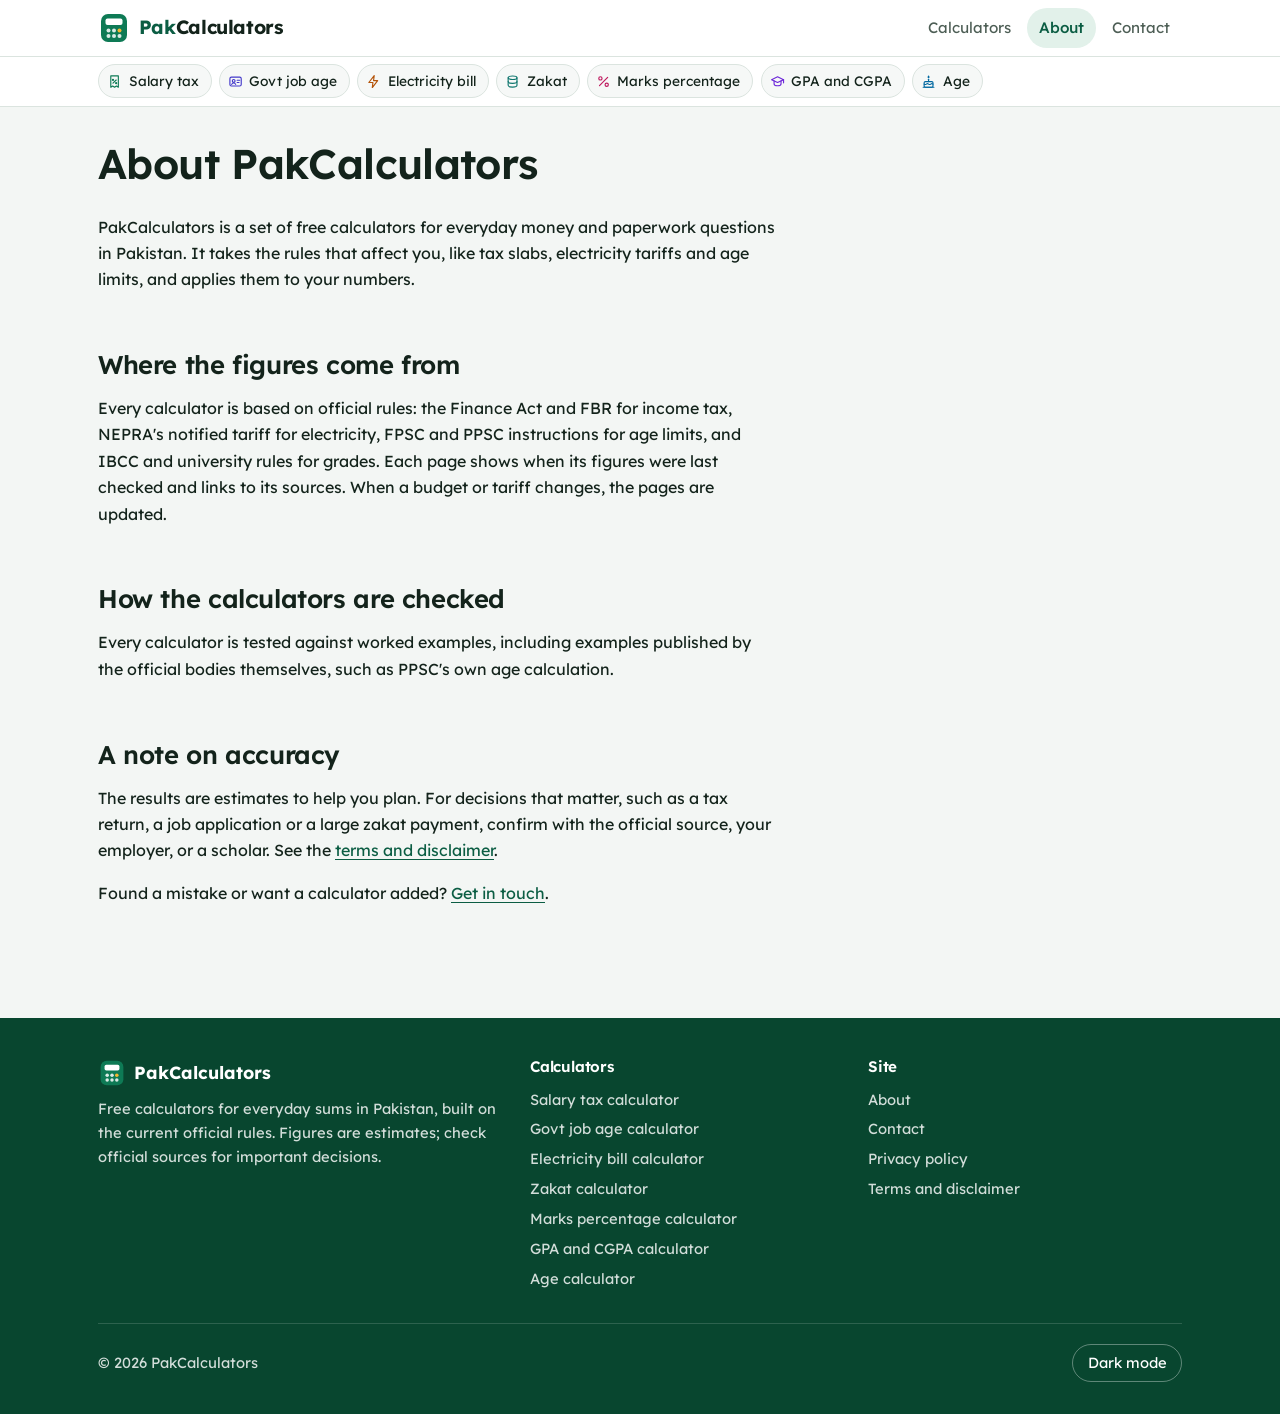
==== commit c6b9c795: "Fit each calculator and its result on one screen Make the header band, inputs and result panel compa" ====
--- a/about/index.html
+++ b/about/index.html
@@ -20,7 +20,7 @@
 <link rel="preconnect" href="https://fonts.googleapis.com">
 <link rel="preconnect" href="https://fonts.gstatic.com" crossorigin>
 <link rel="stylesheet" href="https://fonts.googleapis.com/css2?family=Lexend:wght@400;500;600;700&display=swap">
-<link rel="stylesheet" href="/assets/style.css?v=2">
+<link rel="stylesheet" href="/assets/style.css?v=4">
 <script>try{var t=localStorage.getItem('hpk-theme');if(t)document.documentElement.setAttribute('data-theme',t)}catch(e){}</script>
 <script type="application/ld+json">{"@context": "https://schema.org", "@type": "WebPage", "name": "About PakCalculators", "url": "https://pakcalculators.vercel.app/about/"}</script>
 </head>
@@ -53,6 +53,6 @@
 </div>
 <div class="legal"><p>© 2026 PakCalculators</p><button type="button" class="theme-toggle" id="theme-toggle">Dark mode</button></div>
 </div></footer>
-<script src="/assets/common.js?v=2" defer></script>
+<script src="/assets/common.js?v=4" defer></script>
 </body>
 </html>
--- a/assets/style.css
+++ b/assets/style.css
@@ -99,7 +99,7 @@
 
 /* ---------- Header ---------- */
 .site-nav { background: var(--surface); border-bottom: 1px solid var(--rule); position: relative; z-index: 5; }
-.site-nav .bar { display: flex; align-items: center; justify-content: space-between; gap: 1rem; min-height: 64px; }
+.site-nav .bar { display: flex; align-items: center; justify-content: space-between; gap: 1rem; min-height: 56px; }
 .logo { display: inline-flex; align-items: center; gap: .55rem; text-decoration: none; color: var(--ink); font-weight: 700; font-size: 1.2rem; letter-spacing: -.02em; }
 .logo:hover { color: var(--ink); }
 .logo svg { width: 32px; height: 32px; flex: none; }
@@ -113,11 +113,11 @@
 
 /* Calculator chips under the header */
 .chips { border-top: 1px solid var(--rule); }
-.chips .wrap { display: flex; gap: .5rem; overflow-x: auto; padding-top: .6rem; padding-bottom: .6rem; scrollbar-width: none; }
+.chips .wrap { display: flex; gap: .45rem; overflow-x: auto; padding-top: .45rem; padding-bottom: .45rem; scrollbar-width: none; }
 .chips .wrap::-webkit-scrollbar { display: none; }
 .chip {
   display: inline-flex; align-items: center; gap: .4rem; white-space: nowrap; flex: none;
-  padding: .4rem .8rem .4rem .55rem; border-radius: 999px; font-size: .9rem; text-decoration: none;
+  padding: .3rem .75rem .3rem .5rem; border-radius: 999px; font-size: .86rem; text-decoration: none;
   color: var(--ink); background: var(--sunk); border: 1px solid var(--rule);
 }
 .chip .ico { color: var(--accent); width: 1.1em; height: 1.1em; }
@@ -126,61 +126,65 @@
 .chip[aria-current="page"] .ico { color: var(--accent-ink); }
 
 /* ---------- Tool page header ---------- */
-.tool-band { background: var(--accent-tint); border-bottom: 1px solid var(--rule); padding: 1.25rem 0 1.75rem; }
-.crumbs { font-size: .88rem; color: var(--ink-soft); margin: 0 0 1rem; }
+.tool-band { background: var(--accent-tint); border-bottom: 1px solid var(--rule); padding: .6rem 0 1.75rem; }
+.crumbs { font-size: .82rem; color: var(--ink-soft); margin: 0 0 .55rem; }
 .crumbs a { color: var(--ink-soft); }
-.tool-head { display: grid; grid-template-columns: auto 1fr; gap: .4rem 1rem; align-items: center; max-width: 54rem; }
+.tool-head { display: flex; flex-wrap: wrap; gap: .5rem .85rem; align-items: center; }
 .badge {
-  width: 56px; height: 56px; border-radius: 16px; display: grid; place-items: center;
+  width: 44px; height: 44px; border-radius: 13px; display: grid; place-items: center; flex: none;
   background: var(--accent); color: var(--accent-ink); box-shadow: var(--shadow);
 }
-.badge .ico { width: 30px; height: 30px; stroke-width: 1.9; }
-.tool-head h1 { margin: 0; }
-.tool-head .lede { grid-column: 1 / -1; font-size: 1.08rem; color: var(--ink-soft); margin: .6rem 0 .8rem; max-width: 62ch; }
-.tool-head .checked { grid-column: 1 / -1; margin: 0; }
-@media (max-width: 560px) { .badge { width: 46px; height: 46px; border-radius: 13px; } .badge .ico { width: 25px; height: 25px; } }
-.checked { display: inline-flex; align-items: center; gap: .45rem; font-size: .85rem; color: var(--ink); background: var(--surface); padding: .3rem .75rem; border-radius: 999px; border: 1px solid var(--rule); justify-self: start; }
+.badge .ico { width: 24px; height: 24px; stroke-width: 1.9; }
+.tool-head h1 { margin: 0; font-size: clamp(1.45rem, 1.15rem + 1.3vw, 2rem); flex: 0 1 auto; }
+.tool-head .checked { margin: 0 0 0 auto; }
+@media (max-width: 700px) { .tool-head .checked { margin-left: 0; } }
+.intro { font-size: 1.08rem; }
+@media (max-width: 560px) { .badge { width: 38px; height: 38px; border-radius: 11px; } .badge .ico { width: 21px; height: 21px; } }
+.checked { display: inline-flex; align-items: center; gap: .45rem; font-size: .8rem; color: var(--ink); background: var(--surface); padding: .22rem .7rem; border-radius: 999px; border: 1px solid var(--rule); justify-self: start; }
 .checked .ico { color: var(--ok); width: 1.05em; height: 1.05em; stroke-width: 2.4; }
 
 /* ---------- Calculator layout ---------- */
-.calc { display: grid; gap: 1.25rem; align-items: start; margin: -1rem 0 2.5rem; position: relative; }
-@media (min-width: 880px) { .calc { grid-template-columns: minmax(0, 1fr) minmax(0, 25rem); gap: 2rem; } }
-.panel { background: var(--surface); border: 1px solid var(--rule); border-radius: var(--r-l); padding: 1.25rem; box-shadow: var(--shadow); }
-@media (min-width: 720px) { .panel { padding: 1.75rem; } }
+.calc { display: grid; gap: 1rem; align-items: start; margin: -1.15rem 0 2.5rem; position: relative; }
+@media (min-width: 880px) { .calc { grid-template-columns: minmax(0, 1fr) minmax(0, 23rem); gap: 1.5rem; } }
+.panel { background: var(--surface); border: 1px solid var(--rule); border-radius: var(--r-l); padding: 1rem 1.1rem; box-shadow: var(--shadow); }
+@media (min-width: 720px) { .panel { padding: 1.2rem 1.4rem; } }
 .panel > :last-child { margin-bottom: 0; }
 
-.field { margin-bottom: 1.2rem; }
-.field > label, .field > .label { display: block; font-weight: 500; margin-bottom: .4rem; }
-.hint { display: block; font-size: .86rem; color: var(--ink-soft); margin-top: .35rem; line-height: 1.5; }
+.field { margin-bottom: .8rem; }
+.field > label, .field > .label { display: block; font-weight: 500; font-size: .93rem; margin-bottom: .25rem; }
+.hint { display: block; font-size: .78rem; color: var(--ink-soft); margin-top: .2rem; line-height: 1.4; }
 .row2 { display: grid; gap: 0 1rem; grid-template-columns: 1fr; }
 @media (min-width: 520px) { .row2 { grid-template-columns: 1fr 1fr; } }
 .row3 { display: grid; gap: 0 .75rem; grid-template-columns: repeat(3, minmax(0, 1fr)); }
+.grid-auto { display: grid; gap: 0 .9rem; grid-template-columns: repeat(auto-fill, minmax(min(100%, 150px), 1fr)); align-items: start; }
+.grid-auto.wide { grid-template-columns: repeat(auto-fill, minmax(min(100%, 175px), 1fr)); }
+.pair { display: flex; flex-wrap: wrap; gap: 0 1.5rem; }
 
 input[type="number"], input[type="date"], input[type="text"], input[type="search"], select {
-  width: 100%; font: inherit; font-size: 1.05rem; color: var(--ink); background: var(--sunk);
+  width: 100%; font: inherit; font-size: 1rem; color: var(--ink); background: var(--sunk);
   border: 1.5px solid var(--rule-strong); border-radius: var(--r-s);
-  padding: .7rem .85rem; min-height: 52px; transition: border-color .15s, box-shadow .15s, background .15s;
+  padding: .45rem .75rem; min-height: 44px; transition: border-color .15s, box-shadow .15s, background .15s;
 }
 input:hover, select:hover { border-color: var(--ink-soft); }
 input:focus, select:focus { outline: none; border-color: var(--accent); background: var(--surface); box-shadow: 0 0 0 4px var(--accent-tint); }
 input::placeholder { color: var(--ink-soft); opacity: .65; }
 .money { position: relative; }
-.money > span { position: absolute; left: .9rem; top: 50%; transform: translateY(-50%); color: var(--ink-soft); font-weight: 500; pointer-events: none; }
-.money > input { padding-left: 2.9rem; font-weight: 500; }
+.money > span { position: absolute; left: .8rem; top: 50%; transform: translateY(-50%); color: var(--ink-soft); font-weight: 500; pointer-events: none; }
+.money > input { padding-left: 2.6rem; font-weight: 500; }
 
 .seg { display: flex; flex-wrap: wrap; gap: .4rem; }
 .seg label { position: relative; }
 .seg input { position: absolute; opacity: 0; inset: 0; margin: 0; cursor: pointer; }
 .seg span {
-  display: block; padding: .55rem 1rem; min-height: 44px; line-height: 1.6; cursor: pointer;
+  display: block; padding: .38rem .9rem; min-height: 38px; line-height: 1.5; font-size: .93rem; cursor: pointer;
   border: 1.5px solid var(--rule-strong); border-radius: 999px; background: var(--surface); transition: background .15s, border-color .15s;
 }
 .seg label:hover span { border-color: var(--accent); }
 .seg input:checked + span { background: var(--accent); border-color: var(--accent); color: var(--accent-ink); font-weight: 500; }
 .seg input:focus-visible + span { outline: 3px solid var(--star); outline-offset: 2px; }
 
-.check { display: flex; gap: .65rem; align-items: flex-start; margin: .6rem 0; cursor: pointer; }
-.check input { width: 1.3rem; height: 1.3rem; margin-top: .15rem; accent-color: var(--accent); flex: none; }
+.check { display: flex; gap: .6rem; align-items: flex-start; margin: .4rem 0; cursor: pointer; font-size: .95rem; line-height: 1.45; }
+.check input { width: 1.15rem; height: 1.15rem; margin-top: .12rem; accent-color: var(--accent); flex: none; }
 
 button, .btn {
   font: inherit; font-weight: 500; cursor: pointer; border-radius: 999px;
@@ -196,32 +200,33 @@
   position: relative; background: var(--surface); border: 1px solid var(--rule);
   border-radius: var(--r-l); box-shadow: var(--shadow-lift); overflow: hidden;
 }
-@media (min-width: 880px) { .slip { position: sticky; top: 1rem; } }
+@media (min-width: 880px) { .slip { position: sticky; top: .75rem; max-height: calc(100vh - 1.5rem); overflow-y: auto; } }
 .slip-title {
-  margin: 0; padding: .9rem 1.25rem; background: var(--accent); color: var(--accent-ink);
-  font-weight: 500; font-size: .98rem; display: flex; align-items: center; gap: .5rem;
-}
-.slip-title::before { content: ""; width: .55rem; height: .55rem; border-radius: 50%; background: currentColor; opacity: .7; }
-.slip-body { padding: 1rem 1.25rem 1.35rem; }
+  margin: 0; padding: .6rem 1rem; background: var(--accent); color: var(--accent-ink);
+  font-weight: 500; font-size: .9rem; display: flex; align-items: center; justify-content: space-between; gap: .5rem; min-height: 44px;
+}
+.slip-title > span:first-child { display: flex; align-items: center; gap: .5rem; }
+.slip-title > span:first-child::before { content: ""; width: .5rem; height: .5rem; border-radius: 50%; background: currentColor; opacity: .7; flex: none; }
+.slip-body { padding: .7rem 1rem 1rem; }
 .lines { list-style: none; margin: 0; padding: 0; }
-.lines li { display: flex; align-items: baseline; gap: .4rem; padding: .32rem 0; font-size: .95rem; }
+.lines li { display: flex; align-items: baseline; gap: .4rem; padding: .14rem 0; font-size: .87rem; line-height: 1.45; }
 .lines li .k { color: var(--ink-soft); flex: 0 1 auto; }
 .lines li .dots { flex: 1; border-bottom: 1.5px dotted var(--rule-strong); transform: translateY(-.3em); min-width: 1rem; }
 .lines li .v { font-weight: 500; text-align: right; flex: 0 1 auto; min-width: 0; }
-.lines li.sub .k { padding-left: .9rem; font-size: .9rem; }
+.lines li.sub .k { padding-left: .8rem; font-size: .83rem; }
 .lines li.minus .v { color: var(--ok); }
-.total { margin-top: .9rem; padding: 1rem 1.1rem; border-radius: var(--r-m); background: var(--accent-tint); }
-.total .k { font-weight: 500; display: block; margin-bottom: .15rem; color: var(--ink); }
-.total .v { display: block; font-size: clamp(1.9rem, 1.45rem + 1.7vw, 2.45rem); font-weight: 700; letter-spacing: -.025em; line-height: 1.2; color: var(--accent); }
-.total .note { display: block; margin-top: .45rem; color: var(--ink-soft); font-size: .92rem; }
-.verdict { margin-top: .9rem; padding: .75rem .9rem; border-radius: var(--r-s); font-weight: 500; display: flex; gap: .55rem; align-items: flex-start; }
+.total { margin-top: .6rem; padding: .6rem .85rem; border-radius: var(--r-m); background: var(--accent-tint); }
+.total .k { font-weight: 500; display: block; font-size: .88rem; color: var(--ink); }
+.total .v { display: block; font-size: clamp(1.45rem, 1.2rem + .9vw, 1.8rem); font-weight: 700; letter-spacing: -.025em; line-height: 1.2; color: var(--accent); }
+.total .note { display: block; margin-top: .2rem; color: var(--ink-soft); font-size: .8rem; line-height: 1.4; }
+.verdict { margin-top: .55rem; padding: .45rem .7rem; border-radius: var(--r-s); font-weight: 500; font-size: .9rem; line-height: 1.4; display: flex; gap: .55rem; align-items: flex-start; }
 .verdict .ico { margin-top: .15rem; stroke-width: 2.4; }
 .verdict.yes { background: var(--ok-tint); color: var(--ok); }
 .verdict.no { background: var(--warn-tint); color: var(--warn); }
 .slip .empty { color: var(--ink-soft); margin: 0; display: flex; gap: .6rem; align-items: flex-start; }
 .slip .empty .ico { color: var(--accent); margin-top: .2rem; }
-.slip-foot { margin: 1rem 0 0; font-size: .84rem; color: var(--ink-soft); line-height: 1.5; }
-.alert { background: var(--warn-tint); color: var(--warn); border-radius: var(--r-s); padding: .7rem .85rem; font-size: .92rem; margin: .8rem 0 0; }
+.slip-foot { margin: .55rem 0 0; font-size: .74rem; color: var(--ink-soft); line-height: 1.4; }
+.alert { background: var(--warn-tint); color: var(--warn); border-radius: var(--r-s); padding: .45rem .7rem; font-size: .82rem; line-height: 1.4; margin: .5rem 0 0; }
 
 /* Mobile: result pinned to the bottom of the screen */
 .result-bar {
@@ -253,18 +258,30 @@
 .example { background: var(--surface); border: 1px solid var(--rule); border-left: 4px solid var(--accent); border-radius: var(--r-s); padding: .9rem 1.1rem; margin: 0 0 1.3em; }
 .example > :last-child { margin-bottom: 0; }
 .faq { background: var(--surface); border: 1px solid var(--rule); border-radius: var(--r-m); padding: 0 1.1rem; }
-details { border-bottom: 1px solid var(--rule); }
-details:last-child { border-bottom: 0; }
-summary { cursor: pointer; font-weight: 500; padding: .9rem 0; list-style: none; display: flex; justify-content: space-between; align-items: center; gap: 1rem; }
-summary::-webkit-details-marker { display: none; }
-summary::after {
+.faq details { border-bottom: 1px solid var(--rule); }
+.faq details:last-child { border-bottom: 0; }
+.faq summary { cursor: pointer; font-weight: 500; padding: .9rem 0; list-style: none; display: flex; justify-content: space-between; align-items: center; gap: 1rem; }
+.faq summary::-webkit-details-marker { display: none; }
+.faq summary::after {
   content: "+"; flex: none; width: 1.7rem; height: 1.7rem; border-radius: 50%; display: grid; place-items: center;
   background: var(--accent-tint); color: var(--accent); font-size: 1.15rem; line-height: 1;
 }
-details[open] summary::after { content: "\2212"; }
-details > div { padding: 0 0 .9rem; color: var(--ink-soft); }
-details > div > :last-child { margin-bottom: 0; }
+.faq summary::after { transition: transform .25s ease, background .2s; }
+.faq details[open] summary::after { transform: rotate(45deg); background: var(--accent); color: var(--accent-ink); }
+.faq details > div { padding: 0 0 .9rem; color: var(--ink-soft); }
+.faq details > div > :last-child { margin-bottom: 0; }
+.more { margin: .3rem 0 0; }
+.more summary { cursor: pointer; color: var(--accent); font-size: .88rem; font-weight: 500; padding: .2rem 0; width: max-content; }
+.more > :not(summary) { margin-top: .3rem; }
 .sources { font-size: .9rem; color: var(--ink-soft); }
+
+/* CGPA course rows */
+.courses { width: 100%; }
+.course { display: grid; grid-template-columns: minmax(0, 2fr) minmax(4.5rem, 1fr) minmax(6rem, 1.3fr) auto; gap: .5rem; align-items: end; margin-bottom: .45rem; }
+.course label { font-size: .8rem; color: var(--ink-soft); display: block; margin-bottom: .15rem; }
+.course .rm { min-height: 44px; padding: 0 .8rem; font-size: .85rem; }
+@media (min-width: 481px) { .course + .course label { position: absolute; width: 1px; height: 1px; overflow: hidden; clip: rect(0 0 0 0); white-space: nowrap; } }
+@media (max-width: 480px) { .course { grid-template-columns: minmax(0, 1fr) minmax(0, 1fr) auto; padding-bottom: .5rem; border-bottom: 1px dashed var(--rule); } .course .cname { grid-column: 1 / -1; } }
 
 /* ---------- Cards (home grid and related) ---------- */
 .cards { display: grid; gap: 1rem; grid-template-columns: 1fr; list-style: none; margin: 0; padding: 0; }
@@ -350,4 +367,84 @@
   .calc { display: block; margin: 0; } .tool-band { background: none; }
   .slip { box-shadow: none; position: static; }
 }
-@media (prefers-reduced-motion: reduce) { html { scroll-behavior: auto; } *, *::before, *::after { transition: none !important; } }
+
+/* ---------- Motion ---------- */
+:root { interpolate-size: allow-keywords; }
+@keyframes rise { from { opacity: 0; transform: translateY(18px); } to { opacity: 1; transform: none; } }
+@keyframes pop { 0% { opacity: 0; transform: scale(.94); } 60% { opacity: 1; transform: scale(1.02); } 100% { transform: none; } }
+@keyframes bump { 0% { box-shadow: 0 0 0 0 var(--accent); } 40% { transform: scale(1.015); } 100% { transform: none; box-shadow: 0 0 0 10px transparent; } }
+@keyframes float { 0%, 100% { transform: translateY(0) rotate(var(--rot, 0deg)); } 50% { transform: translateY(-12px) rotate(var(--rot, 0deg)); } }
+@keyframes wiggle { 0%, 100% { transform: rotate(0); } 30% { transform: rotate(-10deg) scale(1.08); } 60% { transform: rotate(6deg) scale(1.08); } }
+
+/* One orchestrated entrance per page */
+.hero h1 { animation: rise .6s cubic-bezier(.2,.7,.2,1) both; }
+.hero .lede { animation: rise .6s .08s cubic-bezier(.2,.7,.2,1) both; }
+.hero .finder { animation: rise .6s .16s cubic-bezier(.2,.7,.2,1) both; }
+.hero .trust { animation: rise .6s .24s cubic-bezier(.2,.7,.2,1) both; }
+#tool-list > li { animation: rise .55s cubic-bezier(.2,.7,.2,1) both; }
+#tool-list > li:nth-child(1) { animation-delay: .28s; } #tool-list > li:nth-child(2) { animation-delay: .34s; }
+#tool-list > li:nth-child(3) { animation-delay: .40s; } #tool-list > li:nth-child(4) { animation-delay: .46s; }
+#tool-list > li:nth-child(5) { animation-delay: .52s; } #tool-list > li:nth-child(6) { animation-delay: .58s; }
+#tool-list > li:nth-child(7) { animation-delay: .64s; } #tool-list > li:nth-child(n+8) { animation-delay: .7s; }
+.tool-head > * { animation: rise .5s cubic-bezier(.2,.7,.2,1) both; }
+.tool-head .badge { animation: pop .5s cubic-bezier(.2,.7,.2,1) both; }
+.tool-head h1 { animation-delay: .05s; } .tool-head .lede { animation-delay: .1s; } .tool-head .checked { animation-delay: .15s; }
+.calc > .panel { animation: rise .55s .12s cubic-bezier(.2,.7,.2,1) both; }
+.calc > .slip { animation: rise .55s .2s cubic-bezier(.2,.7,.2,1) both; }
+
+/* Floating example results in the hero (desktop) */
+.hero .wrap { position: relative; }
+.hero-art { display: none; }
+@media (min-width: 980px) {
+  .hero-art { display: block; position: absolute; right: 28px; top: -8px; width: 380px; height: 300px; pointer-events: none; }
+}
+.mini {
+  position: absolute; width: 244px; background: #fff; color: #13231b; border-radius: 16px; padding: .8rem 1rem;
+  box-shadow: 0 18px 40px -14px rgba(0,0,0,.55); animation: rise .7s cubic-bezier(.2,.7,.2,1) both, float 7s ease-in-out infinite;
+}
+.mini .mk { display: flex; align-items: center; gap: .45rem; font-size: .82rem; color: #4d5e55; }
+.mini .mk i { width: 26px; height: 26px; border-radius: 8px; display: grid; place-items: center; background: var(--accent-tint); color: var(--accent); }
+.mini .mk .ico { width: 15px; height: 15px; }
+.mini .mv { display: block; white-space: nowrap; font-size: 1.35rem; font-weight: 700; color: var(--accent); letter-spacing: -.02em; margin-top: .2rem; }
+.mini:nth-child(1) { left: 0; top: 10px; --rot: -3deg; animation-delay: .35s, 0s; }
+.mini:nth-child(2) { right: 0; top: 95px; --rot: 2deg; animation-delay: .5s, -2.3s; animation-duration: .7s, 8s; }
+.mini:nth-child(3) { left: 40px; top: 190px; --rot: -1deg; animation-delay: .65s, -4.6s; animation-duration: .7s, 9s; }
+
+/* Feedback on interaction */
+.card:hover .ic .ico { animation: wiggle .5s ease; }
+button:active, .btn:active, .chip:active, .seg span:active, .card:active { transform: scale(.97); }
+.total.bump { animation: bump .45s ease-out; }
+.verdict, .alert { animation: pop .35s ease-out both; }
+details::details-content { height: 0; overflow: clip; transition: height .3s ease, content-visibility .3s allow-discrete; }
+details[open]::details-content { height: auto; }
+.result-bar .rb-v { transition: color .2s; }
+
+/* Quick example buttons */
+.presets { display: flex; flex-wrap: wrap; align-items: center; gap: .35rem; margin: 0 0 .8rem; }
+.presets .pl { font-size: .86rem; color: var(--ink-soft); margin-right: .2rem; }
+.presets button {
+  min-height: 30px; padding: .15rem .7rem; font-size: .84rem; font-weight: 500;
+  background: var(--accent-tint); color: var(--accent); border-color: transparent;
+}
+.presets button:hover { filter: none; border-color: var(--accent); color: var(--accent); }
+.presets button[aria-pressed="true"] { background: var(--accent); color: var(--accent-ink); }
+
+/* Share row in the result */
+.share { display: flex; gap: .35rem; flex: none; }
+.share button { width: 34px; height: 34px; min-height: 0; padding: 0; justify-content: center; background: rgba(255,255,255,.18); border-color: transparent; color: inherit; }
+.share button:hover { background: rgba(255,255,255,.3); color: inherit; filter: none; }
+.share .wa { background: #1f9d55; color: #fff; }
+.share .wa:hover { background: #1a8a4a; color: #fff; }
+.share .ico { width: 18px; height: 18px; }
+.toast {
+  position: fixed; left: 50%; bottom: 6.5rem; transform: translate(-50%, 20px); opacity: 0; z-index: 40;
+  background: var(--ink); color: var(--page); padding: .6rem 1.1rem; border-radius: 999px; font-size: .92rem;
+  transition: opacity .2s, transform .2s; pointer-events: none;
+}
+.toast.show { opacity: 1; transform: translate(-50%, 0); }
+@media (min-width: 880px) { .toast { bottom: 2rem; } }
+
+@media (prefers-reduced-motion: reduce) {
+  html { scroll-behavior: auto; }
+  *, *::before, *::after { transition: none !important; animation: none !important; }
+}
